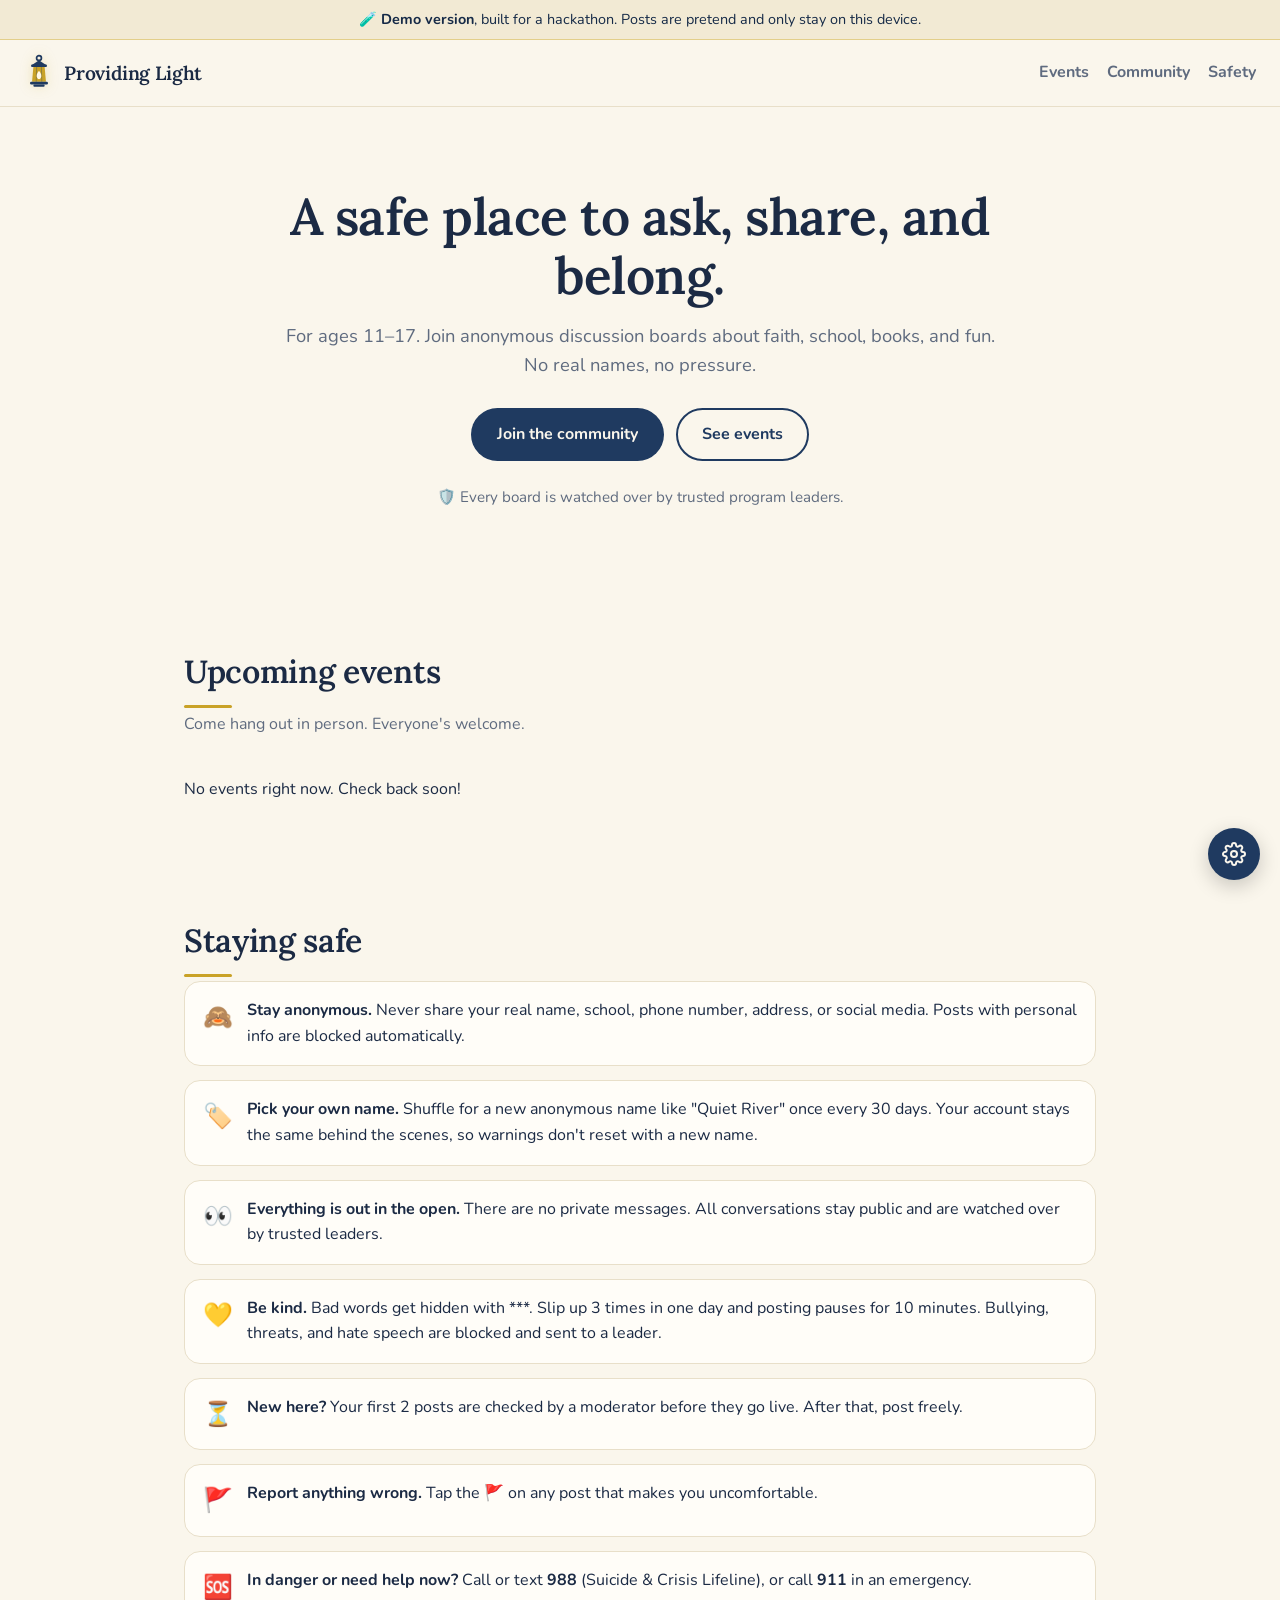
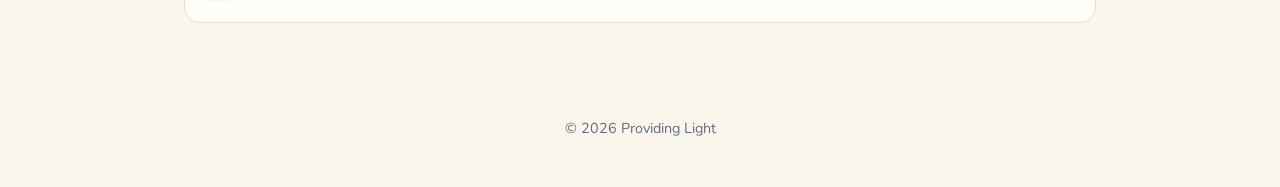
==== index.html @ 3dc5a335 "Add settings gear with color themes and illustrated profile icons Themes: Classic, Rose, Night, Mulb" ====
<!DOCTYPE html>
<html lang="en">
<head>
  <meta charset="UTF-8">
  <meta name="viewport" content="width=device-width, initial-scale=1.0">
  <title>Providing Light</title>
  <meta name="description" content="A safe, anonymous community for youth ages 11–17 to ask questions, share, and find upcoming events.">
  <link rel="icon" href="logo.svg" type="image/svg+xml">
  <link rel="preconnect" href="https://fonts.googleapis.com">
  <link href="https://fonts.googleapis.com/css2?family=Lora:wght@500;600&family=Nunito:wght@400;600;700;800&display=swap" rel="stylesheet">
  <link rel="stylesheet" href="style.css">
  <script>try { document.documentElement.dataset.theme = localStorage.getItem("pl-theme") || "classic"; } catch (e) {}</script>
</head>
<body>
  <div class="demo-banner">🧪 <strong>Demo version</strong>, built for a hackathon. Posts are pretend and only stay on this device.</div>
  <header class="site-header">
    <a href="index.html" class="logo">
      <svg class="lantern" viewBox="0 0 32 40" aria-hidden="true">
        <circle class="frame-line" cx="16" cy="4" r="2.6"/>
        <path class="frame" d="M8.5 11.5 L16 6.5 L23.5 11.5 Z"/>
        <rect class="frame" x="7.5" y="11" width="17" height="2.6" rx="1.2"/>
        <path class="glass" d="M10 13.6 H22 L23.4 29.4 H8.6 Z"/>
        <path class="pane" d="M13.5 13.6 L13 29.4 M18.5 13.6 L19 29.4"/>
        <path class="flame" d="M16 17.5 C18.6 20.5 18.8 23 18.2 24.6 C17.7 26 16.9 26.6 16 26.6 C15.1 26.6 14.3 26 13.8 24.6 C13.2 23 13.4 20.5 16 17.5 Z"/>
        <rect class="frame" x="6.5" y="29.2" width="19" height="3" rx="1.3"/>
        <rect class="frame" x="10" y="32.2" width="12" height="2.4" rx="1"/>
      </svg>
      Providing Light
    </a>
    <nav>
      <a href="#events">Events</a>
      <a href="community.html">Community</a>
      <a href="#rules">Safety</a>
    </nav>
  </header>

  <main id="top">
    <section class="hero">
      <h1>A safe place to ask, share, and belong.</h1>
      <p>For ages 11–17. Join anonymous discussion boards about faith, school, books, and fun. No real names, no pressure.</p>
      <div class="hero-buttons">
        <a href="community.html" class="btn btn-primary">Join the community</a>
        <a href="#events" class="btn btn-ghost">See events</a>
      </div>
      <p class="hero-note">🛡️ Every board is watched over by trusted program leaders.</p>
    </section>

    <section id="events" class="section">
      <h2>Upcoming events</h2>
      <p class="section-intro">Come hang out in person. Everyone's welcome.</p>
      <div id="event-list" class="event-grid"></div>
    </section>

    <section id="rules" class="section">
      <h2>Staying safe</h2>
      <ul class="rules">
        <li><span>🙈</span><div><strong>Stay anonymous.</strong> Never share your real name, school, phone number, address, or social media. Posts with personal info are blocked automatically.</div></li>
        <li><span>🏷️</span><div><strong>Pick your own name.</strong> Shuffle for a new anonymous name like "Quiet River" once every 30 days. Your account stays the same behind the scenes, so warnings don't reset with a new name.</div></li>
        <li><span>👀</span><div><strong>Everything is out in the open.</strong> There are no private messages. All conversations stay public and are watched over by trusted leaders.</div></li>
        <li><span>💛</span><div><strong>Be kind.</strong> Bad words get hidden with ***. Slip up 3 times in one day and posting pauses for 10 minutes. Bullying, threats, and hate speech are blocked and sent to a leader.</div></li>
        <li><span>⏳</span><div><strong>New here?</strong> Your first 2 posts are checked by a moderator before they go live. After that, post freely.</div></li>
        <li><span>🚩</span><div><strong>Report anything wrong.</strong> Tap the 🚩 on any post that makes you uncomfortable.</div></li>
        <li><span>🆘</span><div><strong>In danger or need help now?</strong> Call or text <strong>988</strong> (Suicide &amp; Crisis Lifeline), or call <strong>911</strong> in an emergency.</div></li>
      </ul>
    </section>
  </main>

  <footer class="site-footer">
    <p>© 2026 Providing Light</p>
  </footer>

  <script src="settings.js"></script>
  <script src="events.js"></script>
</body>
</html>
---- style.css ----
:root {
  /* Colors: navy, gold, and cream */
  --bg: #faf6ec;
  --card: #fffdf8;
  --text: #1b2a44;
  --muted: #5f6b7f;
  --sun: #c9a227;
  --sun-glow: rgba(201, 162, 39, 0.25);
  --primary: #1f3a60;
  --primary-dark: #152a47;
  --on-primary: #faf6ec;
  --soft: #f2ead4;
  --border: #e8dfc9;
  --danger: #b03a2e;
  --radius: 16px;
  --header-bg: rgba(250, 246, 236, 0.92);
  --subtle: #f6f0e1;
  --bubble: #efe8d8;
  --leader-bg: #f7ecc8;
  --leader-border: #e3cf8a;
  --banner-border: #e3cf8a;
  --logo-frame: #1f3a60;
  --logo-flame: #fff8e6;
  --verified: #2f7a4f;
  --weekly-label: #e0bd52;
  color-scheme: light dark;
}

/* Dark mode: switches automatically when the device is set to dark */
@media (prefers-color-scheme: dark) {
  :root {
    --bg: #0f1a2c;
    --card: #16243b;
    --text: #f4eedf;
    --muted: #a7b0c0;
    --sun: #e0bd52;
    --sun-glow: rgba(224, 189, 82, 0.2);
    --primary: #d9b44a;
    --primary-dark: #e6c463;
    --on-primary: #0f1a2c;
    --soft: #23314a;
    --border: #26364f;
    --danger: #ff8a7a;
    --header-bg: rgba(15, 26, 44, 0.92);
    --subtle: #132036;
    --bubble: #223250;
    --leader-bg: #33301f;
    --leader-border: #5c5128;
    --banner-border: #3a4a66;
    --logo-frame: #f4eedf;
    --logo-flame: #fffdf5;
    --verified: #7fd1a0;
    --weekly-label: rgba(15, 26, 44, 0.7);
  }
}

/* Themes, picked with the gear button. Classic (above) follows the device's light/dark setting. */
:root[data-theme="rose"] {
  color-scheme: light;
  --bg: #fdf3f4;
  --card: #fffafa;
  --text: #4a2430;
  --muted: #8b6670;
  --sun: #e7a07e;
  --sun-glow: rgba(231, 160, 126, 0.3);
  --primary: #b4466a;
  --primary-dark: #963655;
  --on-primary: #fff8f9;
  --soft: #f8e1e7;
  --border: #f0d6dc;
  --danger: #b03a2e;
  --header-bg: rgba(253, 243, 244, 0.92);
  --subtle: #fbeaee;
  --bubble: #f6e3e8;
  --leader-bg: #fbe6d9;
  --leader-border: #eec2a8;
  --banner-border: #eec2cf;
  --logo-frame: #8c3553;
  --logo-flame: #fff8f2;
  --verified: #2f7a4f;
  --weekly-label: #ffd9c7;
}
:root[data-theme="night"] {
  color-scheme: dark;
  --bg: #0a1230;
  --card: #111c44;
  --text: #e6ecfb;
  --muted: #9ba8c9;
  --sun: #f0c75e;
  --sun-glow: rgba(240, 199, 94, 0.22);
  --primary: #7ea6ff;
  --primary-dark: #9bbaff;
  --on-primary: #0a1230;
  --soft: #1b2a5c;
  --border: #22326a;
  --danger: #ff8a7a;
  --header-bg: rgba(10, 18, 48, 0.92);
  --subtle: #0e1839;
  --bubble: #1a285a;
  --leader-bg: #2c2a3c;
  --leader-border: #574e2c;
  --banner-border: #2b3c78;
  --logo-frame: #dfe7ff;
  --logo-flame: #fffdf5;
  --verified: #7fd1a0;
  --weekly-label: rgba(10, 18, 48, 0.7);
}
:root[data-theme="mulberry"] {
  color-scheme: light;
  --bg: #f8f2fa;
  --card: #fffbff;
  --text: #3a1d48;
  --muted: #77607f;
  --sun: #d9a441;
  --sun-glow: rgba(217, 164, 65, 0.28);
  --primary: #7a3e98;
  --primary-dark: #622f7d;
  --on-primary: #fdf8ff;
  --soft: #eee0f5;
  --border: #e5d4ed;
  --danger: #b03a2e;
  --header-bg: rgba(248, 242, 250, 0.92);
  --subtle: #f3e9f7;
  --bubble: #efe3f4;
  --leader-bg: #f6ecd2;
  --leader-border: #e2cb8f;
  --banner-border: #dcc6ea;
  --logo-frame: #5a2c73;
  --logo-flame: #fff8e6;
  --verified: #2f7a4f;
  --weekly-label: #f2d38a;
}
:root[data-theme="nature"] {
  color-scheme: light;
  --bg: #f2f6ee;
  --card: #fbfdf8;
  --text: #1e3727;
  --muted: #5d7364;
  --sun: #d4a843;
  --sun-glow: rgba(212, 168, 67, 0.28);
  --primary: #3d7a4e;
  --primary-dark: #2e6340;
  --on-primary: #f7fbf4;
  --soft: #e0ecda;
  --border: #d4e2cd;
  --danger: #b03a2e;
  --header-bg: rgba(242, 246, 238, 0.92);
  --subtle: #e9f1e4;
  --bubble: #e4eedf;
  --leader-bg: #f4ecd0;
  --leader-border: #dfcb8c;
  --banner-border: #c9dcc0;
  --logo-frame: #2e5a3a;
  --logo-flame: #fff8e6;
  --verified: #2f7a4f;
  --weekly-label: #f0d991;
}

* { box-sizing: border-box; }

html { scroll-behavior: smooth; }

body {
  margin: 0;
  font-family: "Nunito", system-ui, sans-serif;
  background: var(--bg);
  color: var(--text);
  line-height: 1.6;
}

h1, h2, h3, .logo {
  font-family: "Lora", Georgia, serif;
  font-weight: 600;
  letter-spacing: -0.01em;
}

/* Demo banner */
.demo-banner {
  background: var(--soft);
  color: var(--primary-dark);
  text-align: center;
  font-size: 0.9rem;
  padding: 8px 16px;
  border-bottom: 1px solid var(--banner-border);
}

/* Header */
.site-header {
  position: sticky;
  top: 0;
  z-index: 10;
  display: flex;
  justify-content: space-between;
  align-items: center;
  gap: 16px;
  padding: 14px 24px;
  background: var(--header-bg);
  backdrop-filter: blur(8px);
  border-bottom: 1px solid var(--border);
}
.logo {
  display: flex;
  align-items: center;
  gap: 10px;
  font-weight: 600;
  font-size: 1.2rem;
  color: var(--text);
  text-decoration: none;
}
.lantern {
  width: 30px;
  height: 38px;
  filter: drop-shadow(0 0 6px var(--sun-glow));
}
.lantern .frame { fill: var(--logo-frame); }
.lantern .frame-line { fill: none; stroke: var(--logo-frame); stroke-width: 1.8; }
.lantern .glass { fill: var(--sun); }
.lantern .pane { stroke: var(--logo-frame); stroke-width: 1; opacity: 0.35; }
.lantern .flame { fill: var(--logo-flame); animation: flicker 3s ease-in-out infinite; transform-origin: 16px 26px; }
@keyframes flicker {
  0%, 100% { transform: scale(1); }
  50% { transform: scale(0.92, 1.05); }
}
@media (prefers-reduced-motion: reduce) {
  .lantern .flame { animation: none; }
}
nav { display: flex; gap: 18px; }
nav a {
  color: var(--muted);
  text-decoration: none;
  font-weight: 700;
}
nav a:hover, nav a[aria-current] { color: var(--primary); }

/* Hero */
.hero {
  max-width: 760px;
  margin: 0 auto;
  padding: 80px 24px 60px;
  text-align: center;
}
.hero h1 {
  font-size: clamp(2rem, 6vw, 3.2rem);
  line-height: 1.15;
  margin: 0 0 16px;
}
.hero p { font-size: 1.15rem; color: var(--muted); margin: 0 0 28px; }
.hero-buttons { display: flex; gap: 12px; justify-content: center; flex-wrap: wrap; }
.hero-note { font-size: 0.95rem !important; margin-top: 24px !important; }

/* Buttons */
.btn {
  display: inline-block;
  padding: 12px 24px;
  border-radius: 999px;
  border: 2px solid transparent;
  font: inherit;
  font-weight: 700;
  text-decoration: none;
  cursor: pointer;
  transition: background 0.15s, transform 0.1s;
}
.btn:active { transform: scale(0.97); }
.btn-primary { background: var(--primary); color: var(--on-primary); }
.btn-primary:hover { background: var(--primary-dark); }
.btn-ghost { border-color: var(--primary); color: var(--primary); }
.btn-ghost:hover { background: var(--soft); }
.link-btn {
  background: none;
  border: none;
  color: var(--primary);
  font: inherit;
  cursor: pointer;
  text-decoration: underline;
}

/* Sections */
.section {
  max-width: 960px;
  margin: 0 auto;
  padding: 48px 24px;
}
.section h2 { font-size: 2rem; margin: 0 0 4px; }
.section h2::after {
  content: "";
  display: block;
  width: 48px;
  height: 3px;
  margin-top: 8px;
  border-radius: 2px;
  background: var(--sun);
}
.section-intro { color: var(--muted); margin: 0 0 24px; }

/* Events */
.event-grid {
  display: grid;
  grid-template-columns: repeat(auto-fill, minmax(260px, 1fr));
  gap: 18px;
}
.event-card {
  display: flex;
  gap: 16px;
  background: var(--card);
  border: 1px solid var(--border);
  border-radius: var(--radius);
  padding: 18px;
}
.event-date {
  flex-shrink: 0;
  width: 62px;
  height: 66px;
  border-radius: 12px;
  background: var(--soft);
  color: var(--primary);
  display: flex;
  flex-direction: column;
  align-items: center;
  justify-content: center;
  line-height: 1.1;
}
.event-date .month { font-size: 0.8rem; font-weight: 800; text-transform: uppercase; }
.event-date .day { font-size: 1.6rem; font-weight: 800; }
.event-card h3 { margin: 0 0 4px; font-size: 1.1rem; }
.event-card p { margin: 0; color: var(--muted); font-size: 0.95rem; }

.event-link {
  display: inline-block;
  margin-top: 8px;
  font-weight: 700;
  font-size: 0.95rem;
  color: var(--primary);
  text-decoration: none;
}
.event-link:hover { text-decoration: underline; }

/* Forum */
.forum { max-width: 860px; }
.forum-toolbar {
  display: flex;
  flex-wrap: wrap;
  justify-content: space-between;
  align-items: center;
  gap: 12px;
  margin-bottom: 28px;
  padding: 12px 16px;
  background: var(--card);
  border: 1px solid var(--border);
  border-radius: var(--radius);
  font-size: 0.95rem;
}
.toolbar-right { display: flex; flex-wrap: wrap; align-items: center; gap: 14px; }
.view-toggle { display: flex; align-items: center; gap: 4px; }
.view-label { color: var(--muted); font-size: 0.85rem; margin-right: 4px; }
.view-toggle button, .sort-tabs button {
  padding: 6px 14px;
  border: 1px solid var(--border);
  border-radius: 999px;
  background: none;
  color: var(--muted);
  font: inherit;
  font-weight: 700;
  font-size: 0.9rem;
  cursor: pointer;
}
.view-toggle button.on, .sort-tabs button.on { background: var(--primary); border-color: var(--primary); color: var(--on-primary); }
.mod-link { font-weight: 700; color: var(--primary); text-decoration: none; }
.count {
  display: inline-block;
  min-width: 20px;
  padding: 0 6px;
  border-radius: 999px;
  background: var(--sun);
  color: #1b2a44;
  font-size: 0.8rem;
  text-align: center;
}
.timeout-banner:not(:empty) {
  margin: -12px 0 20px;
  padding: 10px 16px;
  border-radius: 12px;
  background: var(--leader-bg);
  border: 1px solid var(--leader-border);
  font-weight: 700;
}

.page-title { font-size: 2rem; margin: 0 0 4px; }
.back { display: inline-block; margin-bottom: 12px; color: var(--muted); font-weight: 700; text-decoration: none; }
.back:hover { color: var(--primary); }
.card {
  background: var(--card);
  border: 1px solid var(--border);
  border-radius: var(--radius);
  padding: 18px 20px;
}
.empty { color: var(--muted); list-style: none; }

.weekly-card {
  display: flex;
  flex-direction: column;
  gap: 4px;
  margin-bottom: 24px;
  padding: 20px 22px;
  border-radius: var(--radius);
  background: linear-gradient(135deg, var(--primary), var(--primary-dark));
  color: var(--on-primary);
  text-decoration: none;
}
.weekly-label { font-size: 0.85rem; font-weight: 800; color: var(--weekly-label); text-transform: uppercase; letter-spacing: 0.04em; }
.weekly-card strong { font-family: "Lora", Georgia, serif; font-size: 1.35rem; font-weight: 600; }
.weekly-cta { font-weight: 700; opacity: 0.85; }

.board-grid { display: grid; grid-template-columns: repeat(auto-fill, minmax(320px, 1fr)); gap: 14px; }
.board-card {
  display: flex;
  gap: 14px;
  padding: 18px;
  background: var(--card);
  border: 1px solid var(--border);
  border-radius: var(--radius);
  color: var(--text);
  text-decoration: none;
  transition: border-color 0.15s, transform 0.15s;
}
.board-card:hover { border-color: var(--sun); transform: translateY(-2px); }
.board-icon { font-size: 1.8rem; line-height: 1.2; }
.board-card h3 { margin: 0 0 2px; font-size: 1.15rem; }
.board-card p { margin: 0 0 6px; color: var(--muted); font-size: 0.93rem; }
.board-count { font-size: 0.85rem; font-weight: 700; color: var(--primary); }
.mod-only { font-family: "Nunito", sans-serif; font-size: 0.72rem; font-weight: 700; color: var(--muted); vertical-align: middle; }

.board-controls { display: flex; flex-wrap: wrap; justify-content: space-between; align-items: center; gap: 12px; margin-bottom: 16px; }
.sort-tabs { display: flex; flex-wrap: wrap; gap: 6px; }

.composer { display: grid; gap: 12px; margin-bottom: 20px; }
.composer label { display: grid; gap: 4px; font-weight: 700; font-size: 0.95rem; }
.composer input, .composer select, .composer textarea, .popup textarea {
  width: 100%;
  padding: 10px 14px;
  border: 2px solid var(--border);
  border-radius: 12px;
  background: var(--bg);
  color: var(--text);
  font: inherit;
  font-weight: 400;
  resize: vertical;
}
.composer input:focus, .composer select:focus, .composer textarea:focus, .popup textarea:focus { outline: none; border-color: var(--primary); }
.composer .btn { justify-self: start; }
.composer.inline { margin: 10px 0 0; }
.btn:disabled { opacity: 0.5; cursor: not-allowed; }

.thread-list { list-style: none; padding: 0; margin: 0; display: grid; gap: 10px; }
.thread-item a {
  display: block;
  padding: 14px 18px;
  background: var(--card);
  border: 1px solid var(--border);
  border-radius: var(--radius);
  color: var(--text);
  text-decoration: none;
}
.thread-item a:hover { border-color: var(--sun); }
.thread-item h3 { margin: 6px 0 2px; font-size: 1.1rem; }
.thread-item.pending a, .thread-item.is-hidden a, .reply.pending { border-style: dashed; opacity: 0.8; }
.thread-item.removed { padding: 12px 18px; color: var(--muted); font-size: 0.93rem; }
.meta { font-size: 0.85rem; color: var(--muted); }
.meta strong { color: var(--text); }

.chips { display: flex; flex-wrap: wrap; gap: 6px; align-items: center; }
.tag, .chip-note, .role-badge {
  display: inline-block;
  padding: 1px 10px;
  border-radius: 999px;
  font-size: 0.78rem;
  font-weight: 700;
}
.tag { background: var(--soft); color: var(--primary); }
.tag-announcement { background: var(--primary); color: var(--on-primary); }
.tag-fun { background: var(--leader-bg); color: var(--text); }
.chip-note { color: var(--muted); padding-left: 0; }
.verified-chip { color: var(--verified); }
.role-badge { background: var(--leader-bg); color: var(--text); border: 1px solid var(--leader-border); }

.event-box {
  display: flex;
  flex-wrap: wrap;
  justify-content: space-between;
  gap: 8px;
  margin-bottom: 14px;
  padding: 12px 16px;
  border-radius: 12px;
  background: var(--soft);
  font-size: 0.93rem;
}
.event-box a { color: var(--primary); font-weight: 700; }

.post-title { font-size: 1.6rem; margin: 8px 0 4px; line-height: 1.25; }
.post-body { white-space: pre-wrap; overflow-wrap: anywhere; margin: 10px 0; }
.status-note {
  margin: 0 0 10px;
  padding: 6px 12px;
  border-radius: 10px;
  background: var(--subtle);
  font-size: 0.88rem;
  font-weight: 700;
}
.actions { display: flex; flex-wrap: wrap; gap: 6px; align-items: center; }
.chip-btn {
  padding: 4px 12px;
  border: 1px solid var(--border);
  border-radius: 999px;
  background: none;
  color: var(--muted);
  font: inherit;
  font-size: 0.85rem;
  font-weight: 700;
  cursor: pointer;
}
.chip-btn:hover { border-color: var(--sun); color: var(--text); }
.chip-btn.on { background: var(--leader-bg); border-color: var(--leader-border); color: var(--text); }

.mod-tools {
  display: flex;
  flex-wrap: wrap;
  align-items: center;
  gap: 6px;
  margin-top: 12px;
  padding-top: 12px;
  border-top: 1px dashed var(--border);
}
.mod-tools.small { margin-top: 8px; padding-top: 8px; }
.mod-tools button {
  padding: 4px 12px;
  border: 1px solid var(--primary);
  border-radius: 8px;
  background: none;
  color: var(--primary);
  font: inherit;
  font-size: 0.85rem;
  font-weight: 700;
  cursor: pointer;
}
.mod-tools button:hover { background: var(--soft); }
.mod-tools a { color: var(--primary); font-weight: 700; font-size: 0.9rem; }

.forum .replies-title { font-size: 1.3rem; margin: 28px 0 12px; }
.forum h2::after { display: none; }
.replies { display: grid; gap: 10px; }
.reply {
  padding: 14px 16px;
  background: var(--card);
  border: 1px solid var(--border);
  border-radius: var(--radius);
}
.reply.verified { border: 2px solid #5fae7f; }
.verified-badge { display: inline-block; margin-bottom: 4px; font-size: 0.82rem; font-weight: 800; color: var(--verified); }
.children:not(:empty) {
  display: grid;
  gap: 10px;
  margin-top: 12px;
  padding-left: 14px;
  border-left: 3px solid var(--soft);
}
.children .reply { background: var(--subtle); }
.stub { color: var(--muted); font-style: italic; margin: 8px 0; }

.pending-list { list-style: none; padding: 0; margin: 0 0 8px; display: grid; gap: 10px; }

/* Safety reports (moderator panel) */
.leader-log { list-style: none; padding: 0; margin: 0 0 24px; display: grid; gap: 10px; }
.leader-log li:not(.empty) {
  background: var(--card);
  border: 1px solid var(--border);
  border-left: 4px solid var(--sun);
  border-radius: 10px;
  padding: 10px 14px;
}
.leader-log li.urgent { border-left-color: var(--danger); }
.leader-log strong { display: block; }
.leader-log span { font-size: 0.8rem; color: var(--muted); }
.leader-log p { margin: 4px 0 0; overflow-wrap: anywhere; }

/* Pop-up */
.popup {
  max-width: 400px;
  width: calc(100% - 32px);
  border: none;
  border-radius: var(--radius);
  padding: 28px 24px 22px;
  background: var(--card);
  color: var(--text);
  text-align: center;
  box-shadow: 0 20px 50px rgba(0, 0, 0, 0.25);
}
.popup::backdrop { background: rgba(15, 26, 44, 0.5); }
.popup-icon { font-size: 2.6rem; line-height: 1; }
.popup h3 { margin: 12px 0 6px; font-size: 1.3rem; }
.popup p { margin: 0 0 20px; color: var(--muted); }
.popup-buttons { display: flex; gap: 10px; justify-content: center; flex-wrap: wrap; }
.popup textarea { margin-bottom: 16px; }
.name-preview {
  margin: 14px 0 12px !important;
  font-family: "Lora", Georgia, serif;
  font-size: 1.6rem;
  font-weight: 600;
  color: var(--text) !important;
}
.popup .fine { margin: 14px 0 18px; font-size: 0.88rem; }
.mod-id {
  display: inline-block;
  padding: 0 8px;
  border-radius: 6px;
  background: var(--subtle);
  border: 1px dashed var(--border);
  font-family: ui-monospace, Menlo, monospace;
  font-size: 0.75rem;
  color: var(--muted);
}
.member .meta { margin-top: 4px; }

/* Rules */
.rules { list-style: none; padding: 0; margin: 0; display: grid; gap: 14px; }
.rules li {
  display: flex;
  gap: 14px;
  background: var(--card);
  border: 1px solid var(--border);
  border-radius: var(--radius);
  padding: 16px 18px;
}
.rules span { font-size: 1.5rem; }

.site-footer {
  text-align: center;
  padding: 32px;
  color: var(--muted);
  font-size: 0.9rem;
}

.visually-hidden {
  position: absolute;
  width: 1px;
  height: 1px;
  overflow: hidden;
  clip: rect(0 0 0 0);
}

/* Settings (gear button) */
.settings {
  position: fixed;
  right: 20px;
  bottom: 20px;
  z-index: 50;
  display: flex;
  flex-direction: column;
  align-items: flex-end;
  gap: 12px;
}
.settings-btn {
  width: 52px;
  height: 52px;
  display: grid;
  place-items: center;
  border: none;
  border-radius: 50%;
  background: var(--primary);
  color: var(--on-primary);
  box-shadow: 0 6px 20px rgba(0, 0, 0, 0.2);
  cursor: pointer;
  transition: transform 0.3s;
}
.settings-btn:hover { transform: rotate(45deg); }
.settings-btn svg { width: 24px; height: 24px; }
.settings-panel {
  width: min(320px, calc(100vw - 40px));
  max-height: calc(100vh - 120px);
  overflow-y: auto;
  padding: 16px 18px 18px;
  background: var(--card);
  color: var(--text);
  border: 1px solid var(--border);
  border-radius: var(--radius);
  box-shadow: 0 16px 40px rgba(0, 0, 0, 0.2);
}
.settings-head { display: flex; justify-content: space-between; align-items: center; }
.settings-head h3 { margin: 0; font-size: 1.2rem; }
.settings-close {
  border: none;
  background: none;
  color: var(--muted);
  font-size: 1.1rem;
  cursor: pointer;
}
.settings-label {
  margin: 16px 0 8px;
  font-size: 0.8rem;
  font-weight: 800;
  text-transform: uppercase;
  letter-spacing: 0.05em;
  color: var(--muted);
}
.theme-grid { display: grid; grid-template-columns: repeat(auto-fill, minmax(90px, 1fr)); gap: 8px; }
.theme-choice {
  display: flex;
  align-items: center;
  gap: 8px;
  padding: 6px 10px 6px 6px;
  border: 2px solid var(--border);
  border-radius: 999px;
  background: none;
  color: var(--text);
  font: inherit;
  font-size: 0.9rem;
  font-weight: 700;
  cursor: pointer;
}
.theme-choice.on { border-color: var(--primary); }
.swatch {
  width: 22px;
  height: 22px;
  flex-shrink: 0;
  border-radius: 50%;
  border: 1px solid rgba(0, 0, 0, 0.12);
}

/* Profile icons */
.avatar {
  display: inline-block;
  width: 26px;
  height: 26px;
  margin-right: 6px;
  vertical-align: middle;
  border-radius: 50%;
}
.avatar svg { display: block; width: 100%; height: 100%; }
.avatar-grid { display: grid; grid-template-columns: repeat(4, 1fr); gap: 8px; }
.avatar-choice {
  padding: 3px;
  border: 2px solid transparent;
  border-radius: 50%;
  background: none;
  cursor: pointer;
  transition: transform 0.15s;
}
.avatar-choice:hover { transform: scale(1.08); }
.avatar-choice.on { border-color: var(--primary); }
.avatar-choice svg { display: block; width: 100%; height: auto; }

/* Phones */
@media (max-width: 600px) {
  .site-header { padding: 10px 16px; flex-wrap: wrap; justify-content: center; gap: 4px 16px; }
  nav { gap: 12px; font-size: 0.95rem; }
  .logo { font-size: 1rem; }
  .hero { padding: 48px 16px 32px; }
  .section { padding: 36px 16px; }
  .board-grid { grid-template-columns: 1fr; }
  .page-title { font-size: 1.6rem; }
  .post-title { font-size: 1.35rem; }
  .children:not(:empty) { padding-left: 10px; }
}
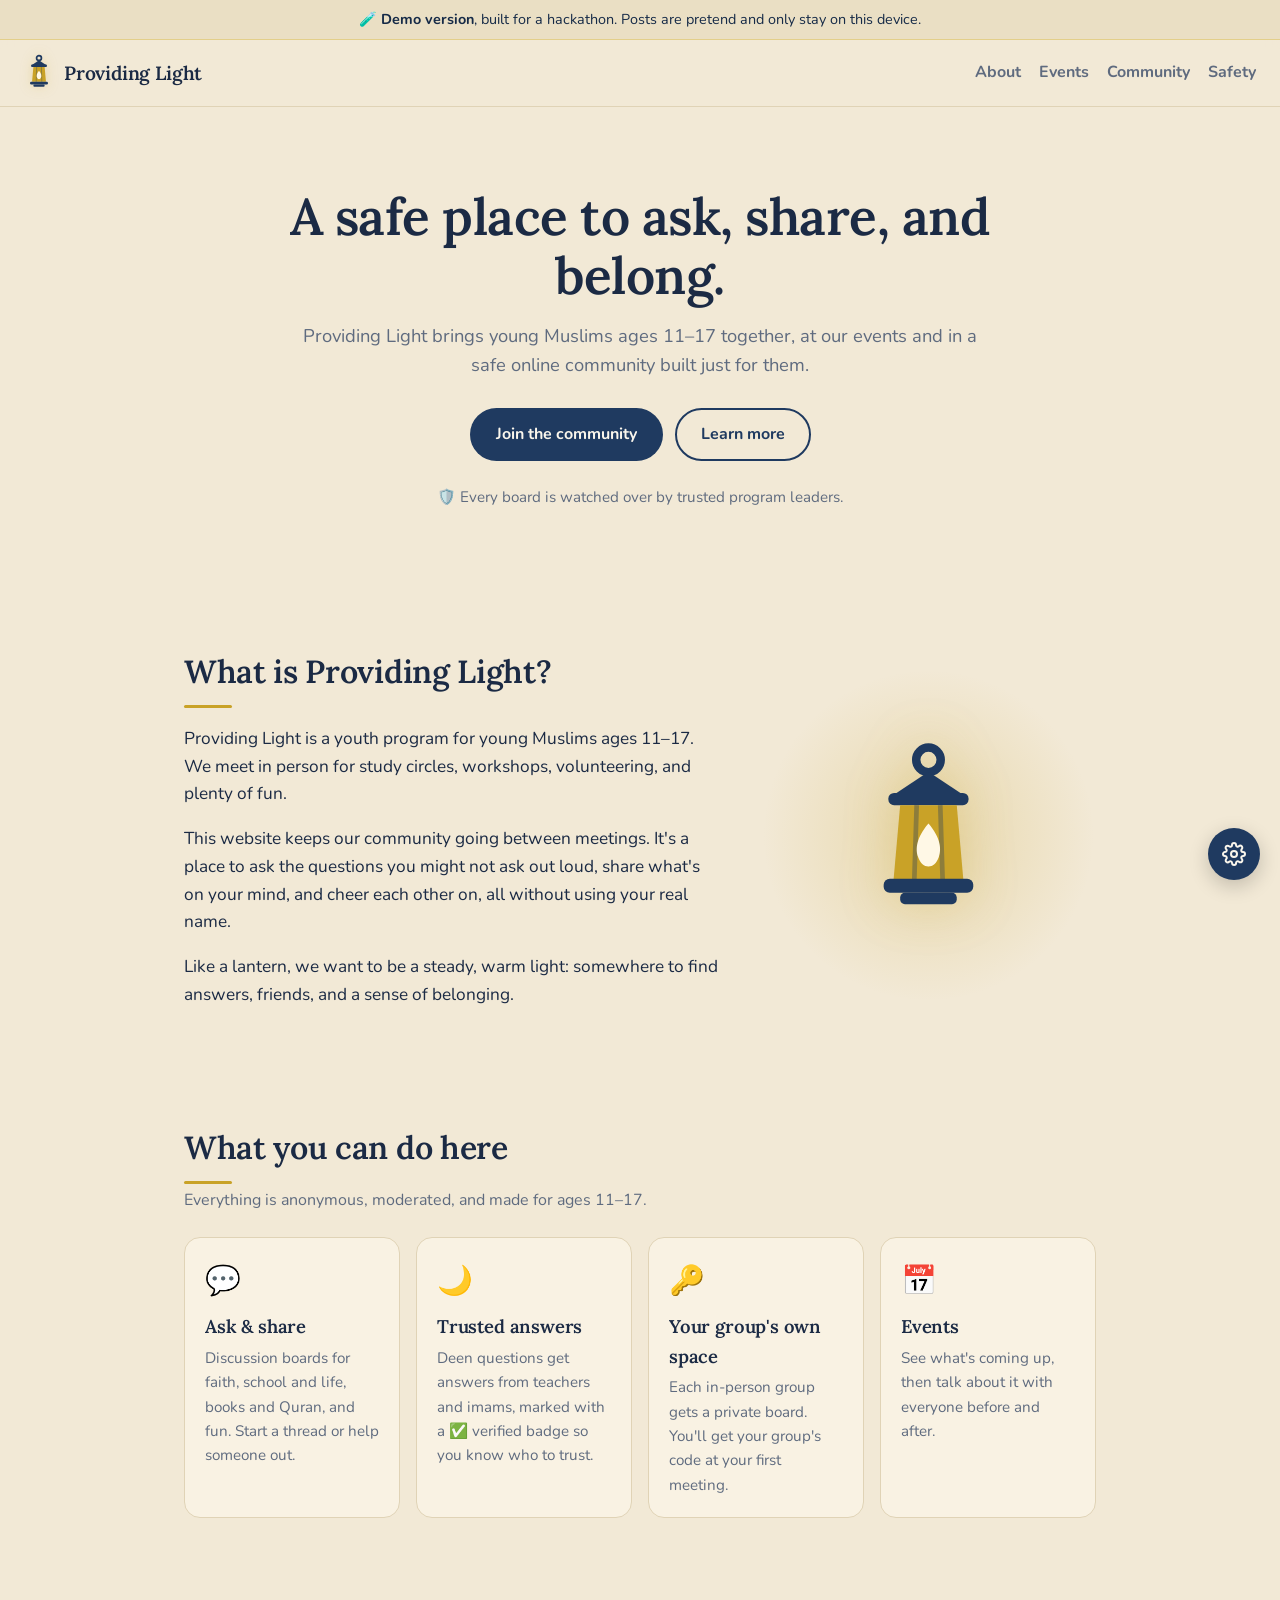
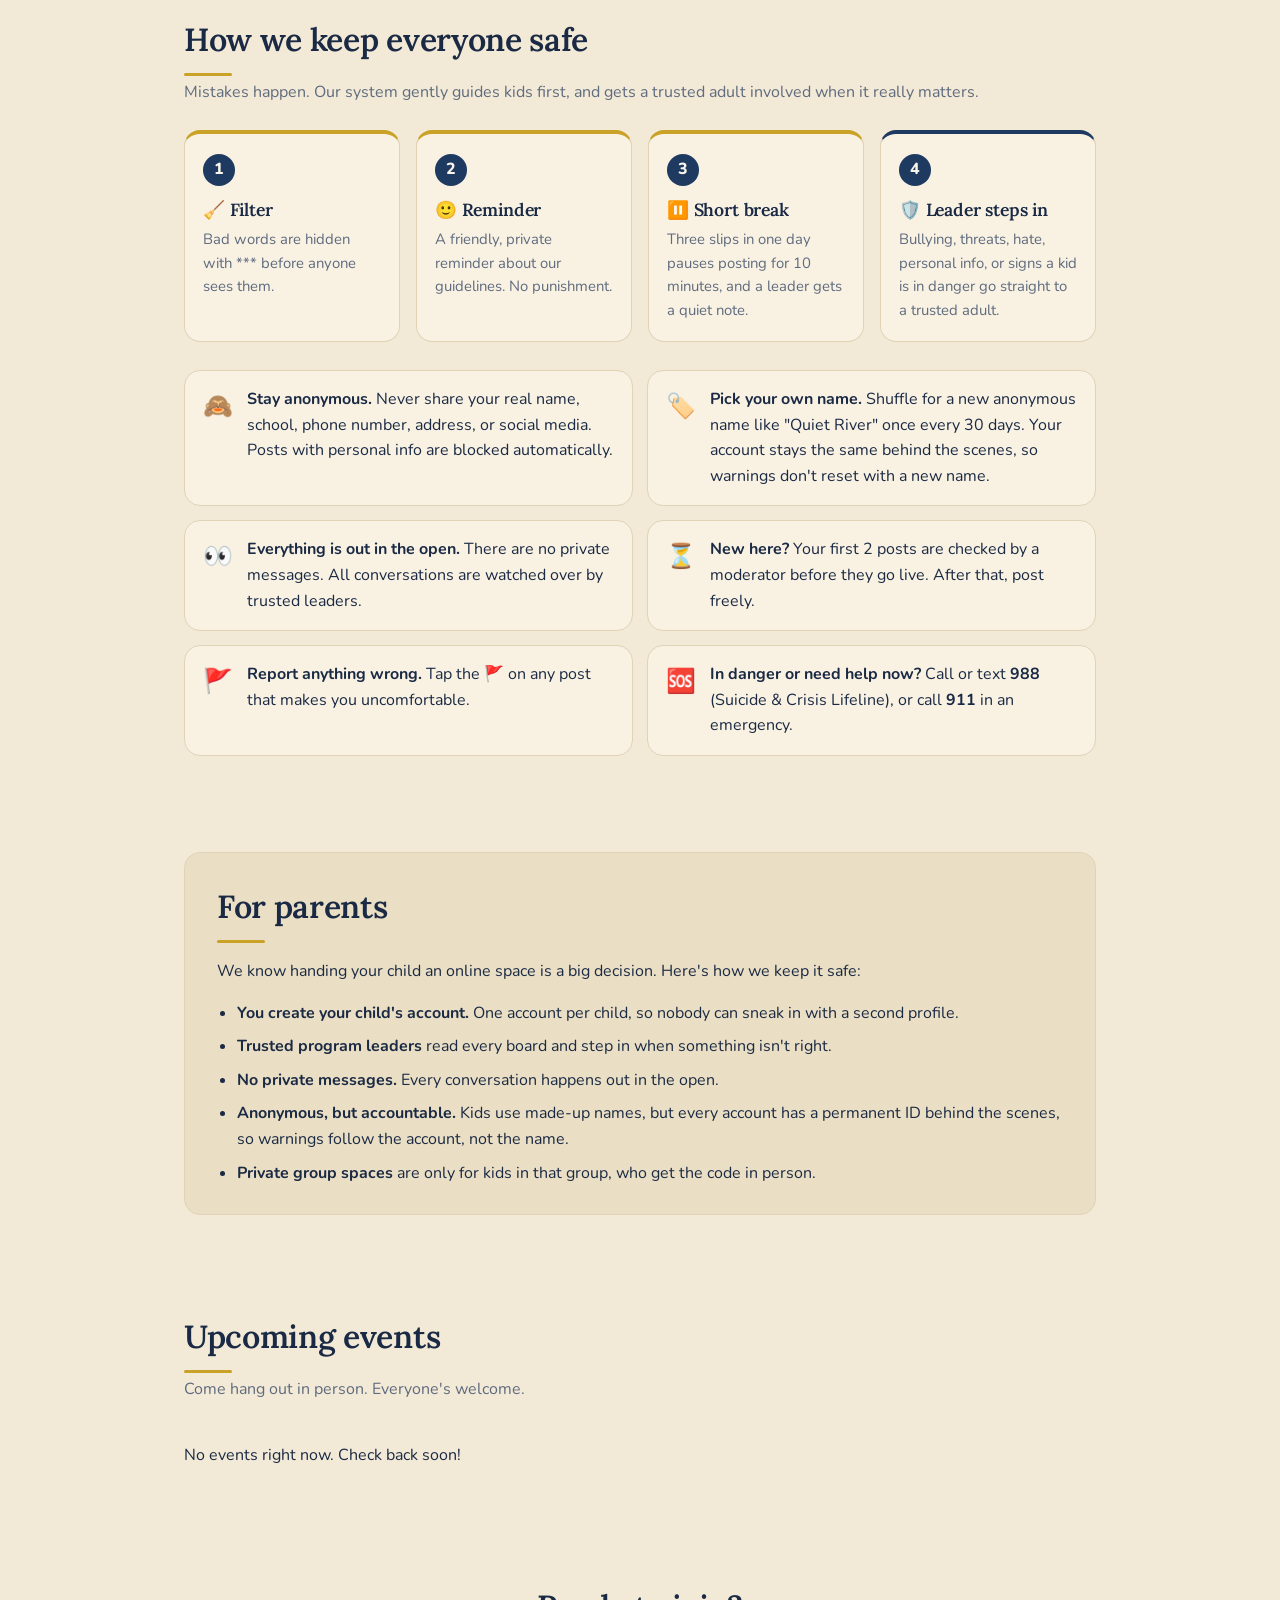
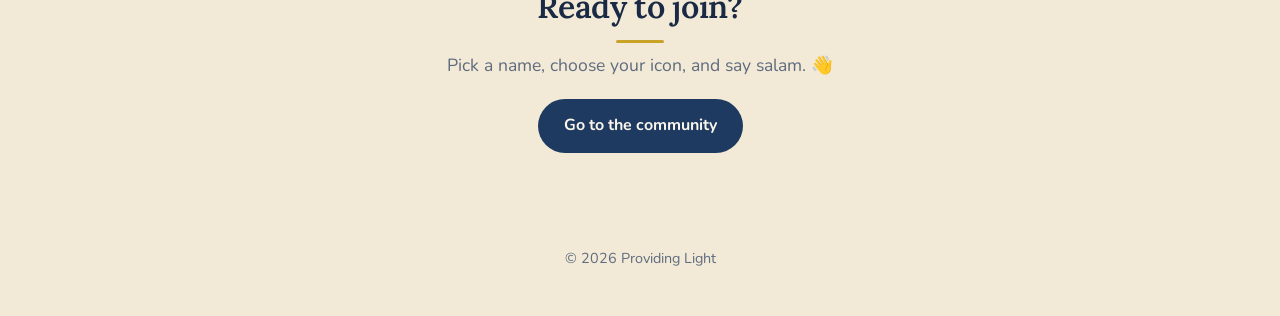
==== commit 7c7eba9b: "Add private groups with join codes, softer theme colors, and a full home page Groups: private boards" ====
--- a/index.html
+++ b/index.html
@@ -4,7 +4,7 @@
   <meta charset="UTF-8">
   <meta name="viewport" content="width=device-width, initial-scale=1.0">
   <title>Providing Light</title>
-  <meta name="description" content="A safe, anonymous community for youth ages 11–17 to ask questions, share, and find upcoming events.">
+  <meta name="description" content="A youth program for young Muslims ages 11–17, with a safe, moderated online community, private group spaces, and upcoming events.">
   <link rel="icon" href="logo.svg" type="image/svg+xml">
   <link rel="preconnect" href="https://fonts.googleapis.com">
   <link href="https://fonts.googleapis.com/css2?family=Lora:wght@500;600&family=Nunito:wght@400;600;700;800&display=swap" rel="stylesheet">
@@ -28,21 +28,120 @@
       Providing Light
     </a>
     <nav>
+      <a href="#about">About</a>
       <a href="#events">Events</a>
       <a href="community.html">Community</a>
-      <a href="#rules">Safety</a>
+      <a href="#safety">Safety</a>
     </nav>
   </header>
 
   <main id="top">
     <section class="hero">
       <h1>A safe place to ask, share, and belong.</h1>
-      <p>For ages 11–17. Join anonymous discussion boards about faith, school, books, and fun. No real names, no pressure.</p>
+      <p>Providing Light brings young Muslims ages 11–17 together, at our events and in a safe online community built just for them.</p>
       <div class="hero-buttons">
         <a href="community.html" class="btn btn-primary">Join the community</a>
-        <a href="#events" class="btn btn-ghost">See events</a>
+        <a href="#about" class="btn btn-ghost">Learn more</a>
       </div>
       <p class="hero-note">🛡️ Every board is watched over by trusted program leaders.</p>
+    </section>
+
+    <section id="about" class="section about">
+      <div class="about-text">
+        <h2>What is Providing Light?</h2>
+        <p>Providing Light is a youth program for young Muslims ages 11–17. We meet in person for study circles, workshops, volunteering, and plenty of fun.</p>
+        <p>This website keeps our community going between meetings. It's a place to ask the questions you might not ask out loud, share what's on your mind, and cheer each other on, all without using your real name.</p>
+        <p>Like a lantern, we want to be a steady, warm light: somewhere to find answers, friends, and a sense of belonging.</p>
+      </div>
+      <div class="about-art" aria-hidden="true">
+        <svg class="lantern big" viewBox="0 0 32 40">
+          <circle class="frame-line" cx="16" cy="4" r="2.6"/>
+          <path class="frame" d="M8.5 11.5 L16 6.5 L23.5 11.5 Z"/>
+          <rect class="frame" x="7.5" y="11" width="17" height="2.6" rx="1.2"/>
+          <path class="glass" d="M10 13.6 H22 L23.4 29.4 H8.6 Z"/>
+          <path class="pane" d="M13.5 13.6 L13 29.4 M18.5 13.6 L19 29.4"/>
+          <path class="flame" d="M16 17.5 C18.6 20.5 18.8 23 18.2 24.6 C17.7 26 16.9 26.6 16 26.6 C15.1 26.6 14.3 26 13.8 24.6 C13.2 23 13.4 20.5 16 17.5 Z"/>
+          <rect class="frame" x="6.5" y="29.2" width="19" height="3" rx="1.3"/>
+          <rect class="frame" x="10" y="32.2" width="12" height="2.4" rx="1"/>
+        </svg>
+      </div>
+    </section>
+
+    <section class="section">
+      <h2>What you can do here</h2>
+      <p class="section-intro">Everything is anonymous, moderated, and made for ages 11–17.</p>
+      <div class="feature-grid">
+        <div class="feature-card">
+          <span class="feature-icon">💬</span>
+          <h3>Ask &amp; share</h3>
+          <p>Discussion boards for faith, school and life, books and Quran, and fun. Start a thread or help someone out.</p>
+        </div>
+        <div class="feature-card">
+          <span class="feature-icon">🌙</span>
+          <h3>Trusted answers</h3>
+          <p>Deen questions get answers from teachers and imams, marked with a ✅ verified badge so you know who to trust.</p>
+        </div>
+        <div class="feature-card">
+          <span class="feature-icon">🔑</span>
+          <h3>Your group's own space</h3>
+          <p>Each in-person group gets a private board. You'll get your group's code at your first meeting.</p>
+        </div>
+        <div class="feature-card">
+          <span class="feature-icon">📅</span>
+          <h3>Events</h3>
+          <p>See what's coming up, then talk about it with everyone before and after.</p>
+        </div>
+      </div>
+    </section>
+
+    <section id="safety" class="section">
+      <h2>How we keep everyone safe</h2>
+      <p class="section-intro">Mistakes happen. Our system gently guides kids first, and gets a trusted adult involved when it really matters.</p>
+      <ol class="steps">
+        <li>
+          <span class="step-num">1</span>
+          <h3>🧹 Filter</h3>
+          <p>Bad words are hidden with *** before anyone sees them.</p>
+        </li>
+        <li>
+          <span class="step-num">2</span>
+          <h3>🙂 Reminder</h3>
+          <p>A friendly, private reminder about our guidelines. No punishment.</p>
+        </li>
+        <li>
+          <span class="step-num">3</span>
+          <h3>⏸️ Short break</h3>
+          <p>Three slips in one day pauses posting for 10 minutes, and a leader gets a quiet note.</p>
+        </li>
+        <li>
+          <span class="step-num">4</span>
+          <h3>🛡️ Leader steps in</h3>
+          <p>Bullying, threats, hate, personal info, or signs a kid is in danger go straight to a trusted adult.</p>
+        </li>
+      </ol>
+
+      <ul class="rules">
+        <li><span>🙈</span><div><strong>Stay anonymous.</strong> Never share your real name, school, phone number, address, or social media. Posts with personal info are blocked automatically.</div></li>
+        <li><span>🏷️</span><div><strong>Pick your own name.</strong> Shuffle for a new anonymous name like "Quiet River" once every 30 days. Your account stays the same behind the scenes, so warnings don't reset with a new name.</div></li>
+        <li><span>👀</span><div><strong>Everything is out in the open.</strong> There are no private messages. All conversations are watched over by trusted leaders.</div></li>
+        <li><span>⏳</span><div><strong>New here?</strong> Your first 2 posts are checked by a moderator before they go live. After that, post freely.</div></li>
+        <li><span>🚩</span><div><strong>Report anything wrong.</strong> Tap the 🚩 on any post that makes you uncomfortable.</div></li>
+        <li><span>🆘</span><div><strong>In danger or need help now?</strong> Call or text <strong>988</strong> (Suicide &amp; Crisis Lifeline), or call <strong>911</strong> in an emergency.</div></li>
+      </ul>
+    </section>
+
+    <section id="parents" class="section">
+      <div class="parents-card">
+        <h2>For parents</h2>
+        <p>We know handing your child an online space is a big decision. Here's how we keep it safe:</p>
+        <ul>
+          <li><strong>You create your child's account.</strong> One account per child, so nobody can sneak in with a second profile.</li>
+          <li><strong>Trusted program leaders</strong> read every board and step in when something isn't right.</li>
+          <li><strong>No private messages.</strong> Every conversation happens out in the open.</li>
+          <li><strong>Anonymous, but accountable.</strong> Kids use made-up names, but every account has a permanent ID behind the scenes, so warnings follow the account, not the name.</li>
+          <li><strong>Private group spaces</strong> are only for kids in that group, who get the code in person.</li>
+        </ul>
+      </div>
     </section>
 
     <section id="events" class="section">
@@ -51,17 +150,10 @@
       <div id="event-list" class="event-grid"></div>
     </section>
 
-    <section id="rules" class="section">
-      <h2>Staying safe</h2>
-      <ul class="rules">
-        <li><span>🙈</span><div><strong>Stay anonymous.</strong> Never share your real name, school, phone number, address, or social media. Posts with personal info are blocked automatically.</div></li>
-        <li><span>🏷️</span><div><strong>Pick your own name.</strong> Shuffle for a new anonymous name like "Quiet River" once every 30 days. Your account stays the same behind the scenes, so warnings don't reset with a new name.</div></li>
-        <li><span>👀</span><div><strong>Everything is out in the open.</strong> There are no private messages. All conversations stay public and are watched over by trusted leaders.</div></li>
-        <li><span>💛</span><div><strong>Be kind.</strong> Bad words get hidden with ***. Slip up 3 times in one day and posting pauses for 10 minutes. Bullying, threats, and hate speech are blocked and sent to a leader.</div></li>
-        <li><span>⏳</span><div><strong>New here?</strong> Your first 2 posts are checked by a moderator before they go live. After that, post freely.</div></li>
-        <li><span>🚩</span><div><strong>Report anything wrong.</strong> Tap the 🚩 on any post that makes you uncomfortable.</div></li>
-        <li><span>🆘</span><div><strong>In danger or need help now?</strong> Call or text <strong>988</strong> (Suicide &amp; Crisis Lifeline), or call <strong>911</strong> in an emergency.</div></li>
-      </ul>
+    <section class="section cta">
+      <h2>Ready to join?</h2>
+      <p>Pick a name, choose your icon, and say salam. 👋</p>
+      <a href="community.html" class="btn btn-primary">Go to the community</a>
     </section>
   </main>
 
--- a/style.css
+++ b/style.css
@@ -1,7 +1,7 @@
 :root {
   /* Colors: navy, gold, and cream */
-  --bg: #faf6ec;
-  --card: #fffdf8;
+  --bg: #f2e9d6;
+  --card: #f9f2e3;
   --text: #1b2a44;
   --muted: #5f6b7f;
   --sun: #c9a227;
@@ -9,14 +9,14 @@
   --primary: #1f3a60;
   --primary-dark: #152a47;
   --on-primary: #faf6ec;
-  --soft: #f2ead4;
-  --border: #e8dfc9;
+  --soft: #eadfc4;
+  --border: #e0d3b6;
   --danger: #b03a2e;
   --radius: 16px;
-  --header-bg: rgba(250, 246, 236, 0.92);
-  --subtle: #f6f0e1;
-  --bubble: #efe8d8;
-  --leader-bg: #f7ecc8;
+  --header-bg: rgba(242, 233, 214, 0.92);
+  --subtle: #efe5cf;
+  --bubble: #ebe1ca;
+  --leader-bg: #f3e4b8;
   --leader-border: #e3cf8a;
   --banner-border: #e3cf8a;
   --logo-frame: #1f3a60;
@@ -57,8 +57,8 @@
 /* Themes, picked with the gear button. Classic (above) follows the device's light/dark setting. */
 :root[data-theme="rose"] {
   color-scheme: light;
-  --bg: #fdf3f4;
-  --card: #fffafa;
+  --bg: #f5dfe3;
+  --card: #fbedf0;
   --text: #4a2430;
   --muted: #8b6670;
   --sun: #e7a07e;
@@ -66,13 +66,13 @@
   --primary: #b4466a;
   --primary-dark: #963655;
   --on-primary: #fff8f9;
-  --soft: #f8e1e7;
-  --border: #f0d6dc;
+  --soft: #f0cfd7;
+  --border: #e9c6ce;
   --danger: #b03a2e;
-  --header-bg: rgba(253, 243, 244, 0.92);
-  --subtle: #fbeaee;
-  --bubble: #f6e3e8;
-  --leader-bg: #fbe6d9;
+  --header-bg: rgba(245, 223, 227, 0.92);
+  --subtle: #f2dbe0;
+  --bubble: #eed3d9;
+  --leader-bg: #f7dccb;
   --leader-border: #eec2a8;
   --banner-border: #eec2cf;
   --logo-frame: #8c3553;
@@ -107,8 +107,8 @@
 }
 :root[data-theme="mulberry"] {
   color-scheme: light;
-  --bg: #f8f2fa;
-  --card: #fffbff;
+  --bg: #ece0f2;
+  --card: #f5edf9;
   --text: #3a1d48;
   --muted: #77607f;
   --sun: #d9a441;
@@ -116,13 +116,13 @@
   --primary: #7a3e98;
   --primary-dark: #622f7d;
   --on-primary: #fdf8ff;
-  --soft: #eee0f5;
-  --border: #e5d4ed;
+  --soft: #e2cfec;
+  --border: #dac6e5;
   --danger: #b03a2e;
-  --header-bg: rgba(248, 242, 250, 0.92);
-  --subtle: #f3e9f7;
-  --bubble: #efe3f4;
-  --leader-bg: #f6ecd2;
+  --header-bg: rgba(236, 224, 242, 0.92);
+  --subtle: #e8dbef;
+  --bubble: #e3d4ea;
+  --leader-bg: #f1e4c4;
   --leader-border: #e2cb8f;
   --banner-border: #dcc6ea;
   --logo-frame: #5a2c73;
@@ -132,8 +132,8 @@
 }
 :root[data-theme="nature"] {
   color-scheme: light;
-  --bg: #f2f6ee;
-  --card: #fbfdf8;
+  --bg: #e3ecdc;
+  --card: #eef4e9;
   --text: #1e3727;
   --muted: #5d7364;
   --sun: #d4a843;
@@ -141,13 +141,13 @@
   --primary: #3d7a4e;
   --primary-dark: #2e6340;
   --on-primary: #f7fbf4;
-  --soft: #e0ecda;
-  --border: #d4e2cd;
+  --soft: #d3e3cb;
+  --border: #c9dbc0;
   --danger: #b03a2e;
-  --header-bg: rgba(242, 246, 238, 0.92);
-  --subtle: #e9f1e4;
-  --bubble: #e4eedf;
-  --leader-bg: #f4ecd0;
+  --header-bg: rgba(227, 236, 220, 0.92);
+  --subtle: #dfe9d8;
+  --bubble: #d9e5d1;
+  --leader-bg: #efe5c4;
   --leader-border: #dfcb8c;
   --banner-border: #c9dcc0;
   --logo-frame: #2e5a3a;
@@ -619,8 +619,80 @@
 }
 .member .meta { margin-top: 4px; }
 
+/* Home page */
+.about {
+  display: grid;
+  grid-template-columns: 1.6fr 1fr;
+  align-items: center;
+  gap: 40px;
+}
+.about-text p { font-size: 1.08rem; }
+.about-art {
+  display: grid;
+  place-items: center;
+  aspect-ratio: 1;
+  border-radius: 50%;
+  background: radial-gradient(circle, var(--sun-glow) 0%, transparent 70%);
+}
+.lantern.big { width: 45%; height: auto; filter: drop-shadow(0 0 24px var(--sun-glow)); }
+
+.feature-grid { display: grid; grid-template-columns: repeat(auto-fill, minmax(200px, 1fr)); gap: 16px; }
+.feature-card {
+  padding: 20px;
+  background: var(--card);
+  border: 1px solid var(--border);
+  border-radius: var(--radius);
+}
+.feature-icon { font-size: 1.8rem; }
+.feature-card h3 { margin: 8px 0 4px; font-size: 1.15rem; }
+.feature-card p { margin: 0; color: var(--muted); font-size: 0.95rem; }
+
+.steps {
+  list-style: none;
+  padding: 0;
+  margin: 0 0 28px;
+  display: grid;
+  grid-template-columns: repeat(4, 1fr);
+  gap: 16px;
+  counter-reset: none;
+}
+.steps li {
+  position: relative;
+  padding: 20px 18px 18px;
+  background: var(--card);
+  border: 1px solid var(--border);
+  border-top: 4px solid var(--sun);
+  border-radius: var(--radius);
+}
+.steps li:last-child { border-top-color: var(--primary); }
+.step-num {
+  display: grid;
+  place-items: center;
+  width: 32px;
+  height: 32px;
+  border-radius: 50%;
+  background: var(--primary);
+  color: var(--on-primary);
+  font-weight: 800;
+}
+.steps h3 { margin: 10px 0 4px; font-size: 1.1rem; }
+.steps p { margin: 0; color: var(--muted); font-size: 0.93rem; }
+
+.parents-card {
+  padding: 28px 32px;
+  border-radius: var(--radius);
+  background: var(--soft);
+  border: 1px solid var(--border);
+}
+.parents-card h2 { margin-top: 0; }
+.parents-card ul { padding-left: 20px; margin: 0; display: grid; gap: 8px; }
+
+.cta { text-align: center; }
+.cta h2::after { margin-left: auto; margin-right: auto; }
+.cta p { color: var(--muted); font-size: 1.1rem; margin: 8px 0 20px; }
+
 /* Rules */
-.rules { list-style: none; padding: 0; margin: 0; display: grid; gap: 14px; }
+.rules { list-style: none; padding: 0; margin: 0; display: grid; grid-template-columns: repeat(auto-fill, minmax(380px, 1fr)); gap: 14px; }
 .rules li {
   display: flex;
   gap: 14px;
@@ -645,6 +717,64 @@
   overflow: hidden;
   clip: rect(0 0 0 0);
 }
+
+/* Groups */
+.join-card {
+  width: 100%;
+  font: inherit;
+  text-align: left;
+  cursor: pointer;
+  border-style: dashed;
+}
+.group-note { margin: -16px 0 20px; font-size: 0.9rem; font-weight: 700; color: var(--muted); }
+.code-chip {
+  display: inline-block;
+  padding: 1px 10px;
+  border-radius: 8px;
+  background: var(--soft);
+  color: var(--text);
+  font-family: ui-monospace, Menlo, monospace;
+  font-weight: 700;
+  letter-spacing: 0.08em;
+}
+.code-input {
+  width: 100%;
+  padding: 12px 14px;
+  border: 2px solid var(--border);
+  border-radius: 12px;
+  background: var(--bg);
+  color: var(--text);
+  font-family: ui-monospace, Menlo, monospace;
+  font-size: 1.3rem;
+  text-align: center;
+  text-transform: uppercase;
+  letter-spacing: 0.15em;
+}
+.code-input:focus { outline: none; border-color: var(--primary); }
+.popup .join-error { margin: 8px 0 16px; min-height: 1.2em; color: var(--danger); font-weight: 700; font-size: 0.9rem; }
+.group-head { display: flex; flex-wrap: wrap; align-items: center; gap: 10px 16px; }
+.member-chips { display: flex; flex-wrap: wrap; gap: 6px; margin-top: 12px; }
+.member-chip {
+  display: inline-flex;
+  align-items: center;
+  padding: 3px 4px 3px 4px;
+  border: 1px solid var(--border);
+  border-radius: 999px;
+  font-size: 0.88rem;
+  font-weight: 700;
+}
+.member-chip .avatar { width: 22px; height: 22px; }
+.member-chip button {
+  margin-left: 4px;
+  border: none;
+  background: none;
+  color: var(--muted);
+  cursor: pointer;
+  border-radius: 50%;
+  width: 22px;
+  height: 22px;
+}
+.member-chip button:hover { background: var(--soft); color: var(--danger); }
 
 /* Settings (gear button) */
 .settings {
@@ -747,6 +877,11 @@
 .avatar-choice.on { border-color: var(--primary); }
 .avatar-choice svg { display: block; width: 100%; height: auto; }
 
+/* Tablets */
+@media (max-width: 860px) {
+  .steps { grid-template-columns: repeat(2, 1fr); }
+}
+
 /* Phones */
 @media (max-width: 600px) {
   .site-header { padding: 10px 16px; flex-wrap: wrap; justify-content: center; gap: 4px 16px; }
@@ -755,6 +890,11 @@
   .hero { padding: 48px 16px 32px; }
   .section { padding: 36px 16px; }
   .board-grid { grid-template-columns: 1fr; }
+  .about { grid-template-columns: 1fr; gap: 0; }
+  .about-art { display: none; }
+  .steps { grid-template-columns: 1fr; }
+  .rules { grid-template-columns: 1fr; }
+  .parents-card { padding: 22px 20px; }
   .page-title { font-size: 1.6rem; }
   .post-title { font-size: 1.35rem; }
   .children:not(:empty) { padding-left: 10px; }
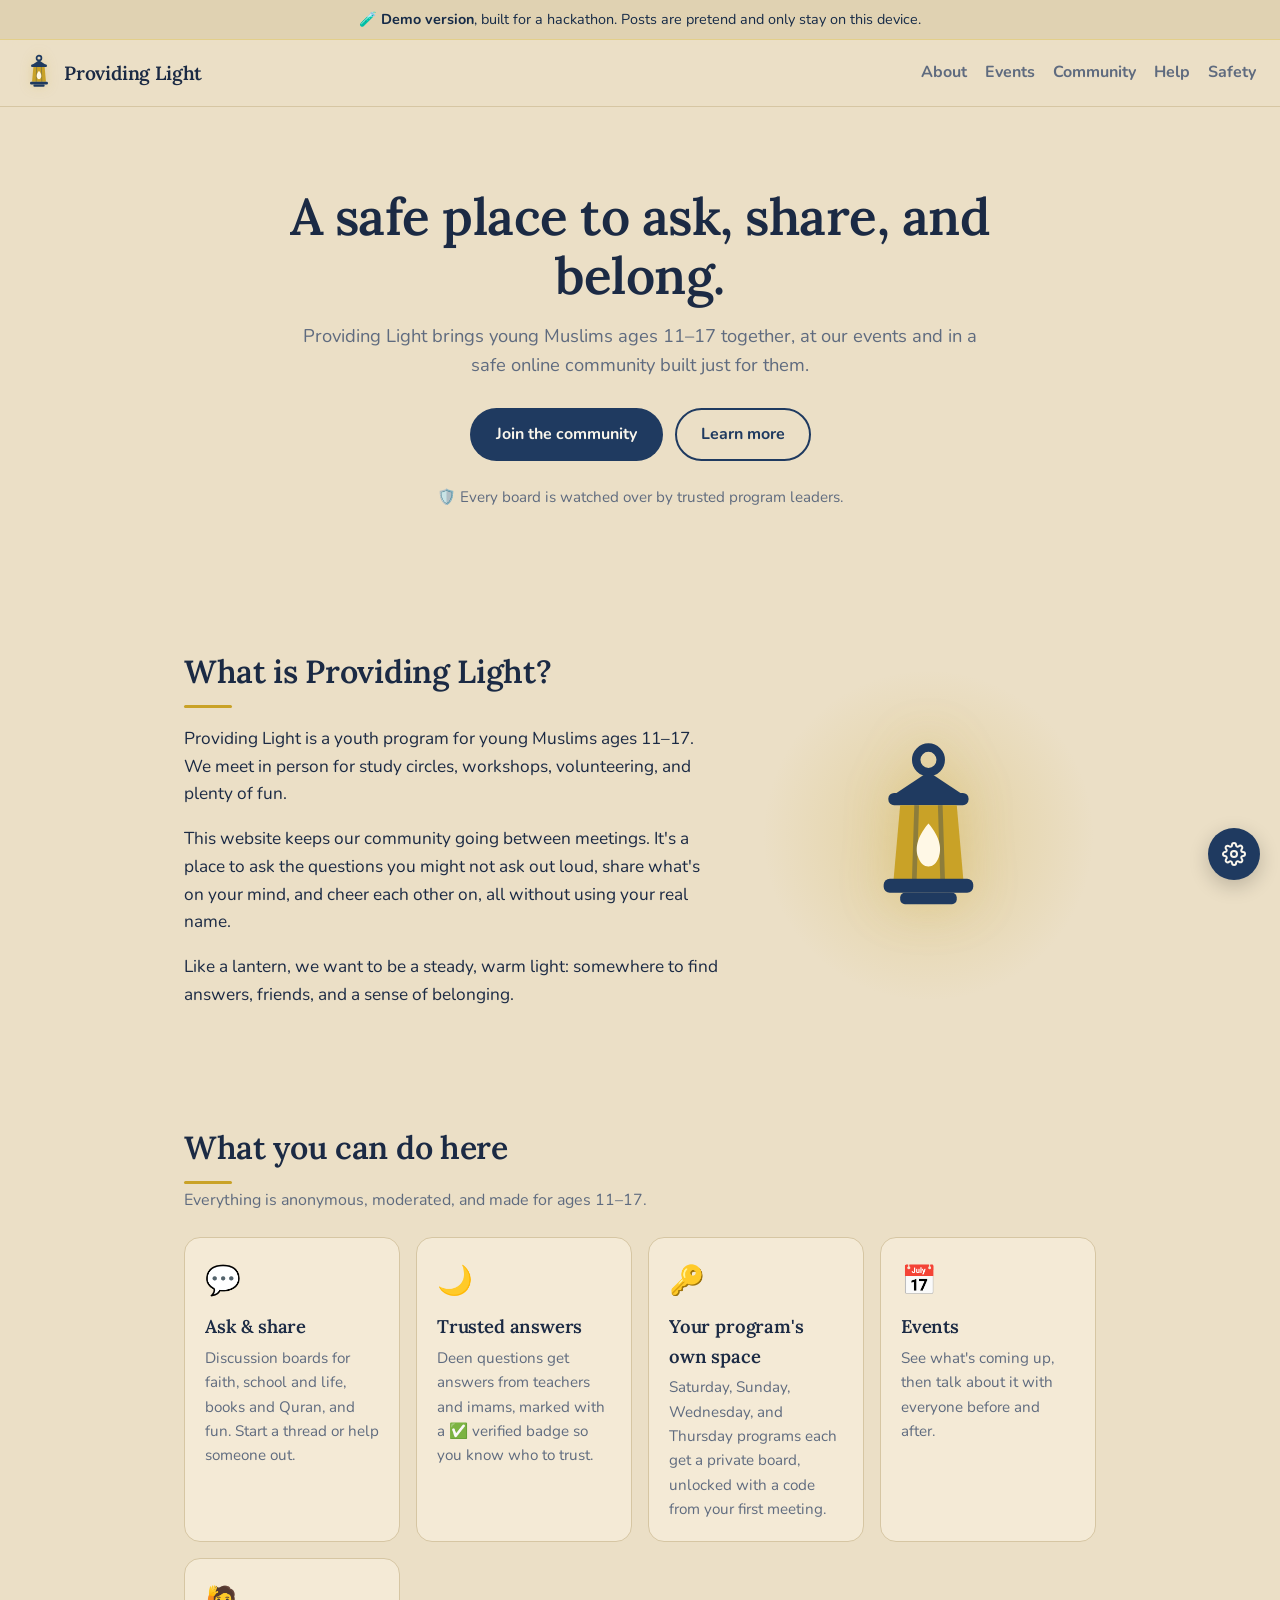
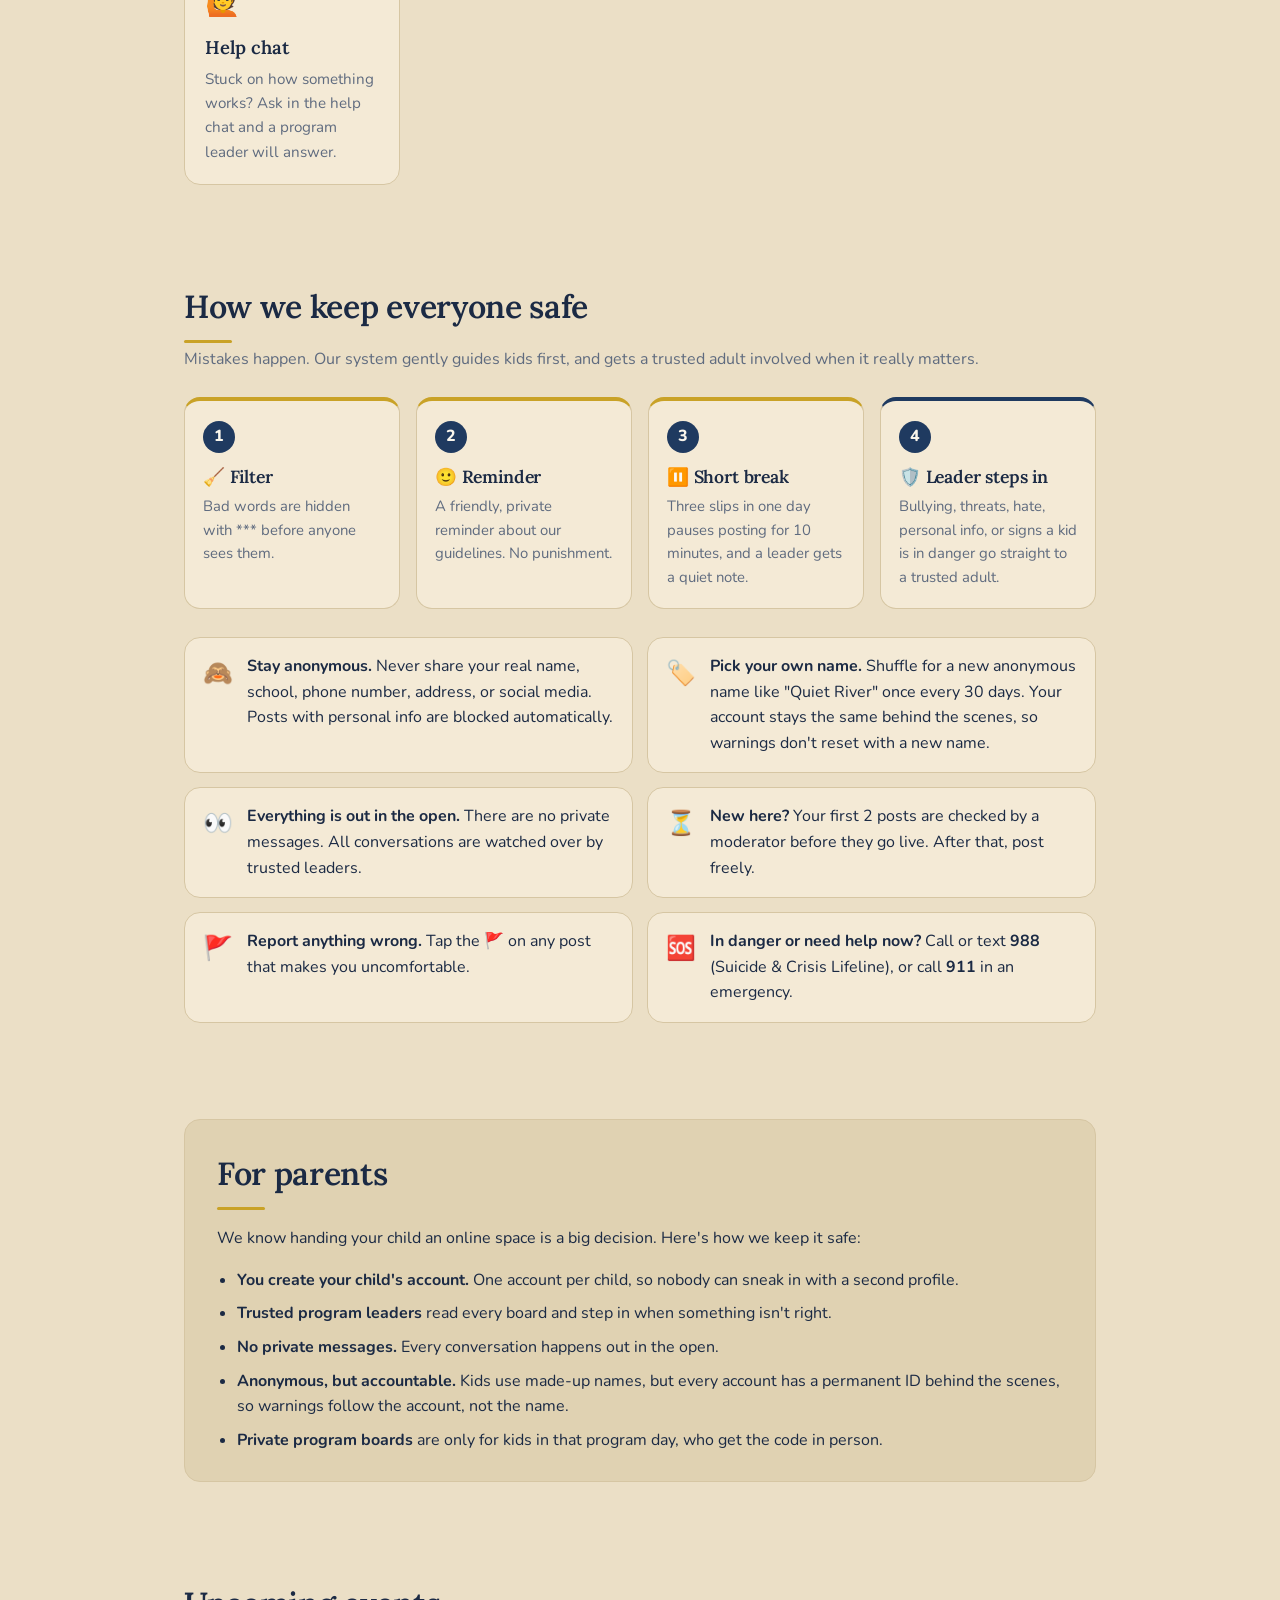
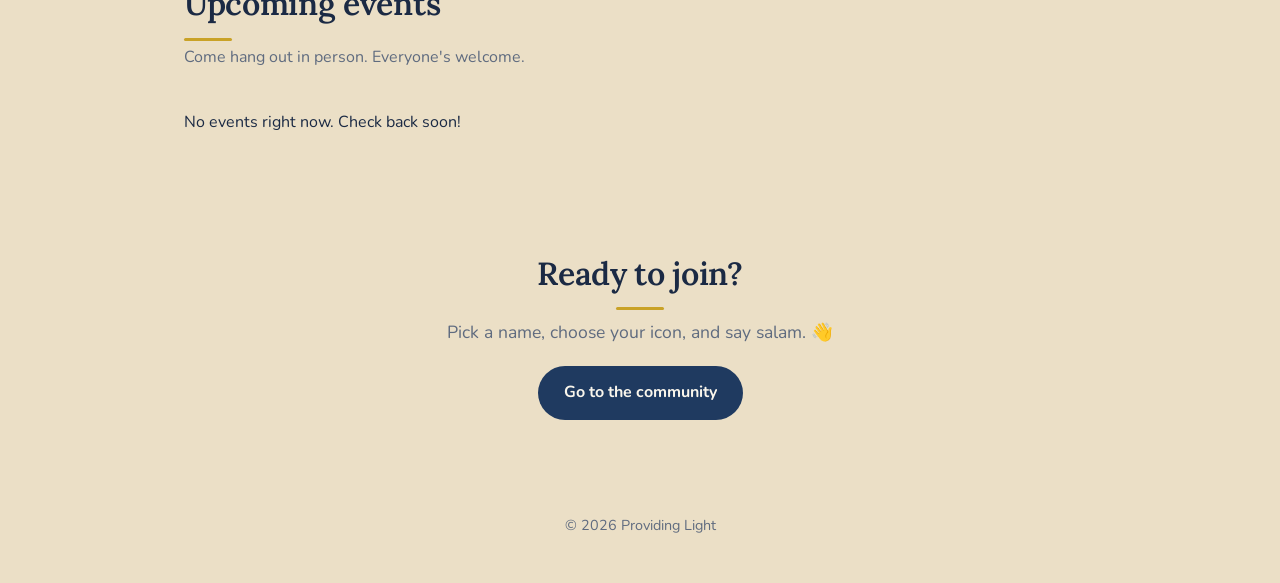
==== commit 6f3c2e14: "Add help chat, program-day codes page, and show the approval pop-up only once Co-Authored-By: Claude" ====
--- a/index.html
+++ b/index.html
@@ -31,6 +31,7 @@
       <a href="#about">About</a>
       <a href="#events">Events</a>
       <a href="community.html">Community</a>
+      <a href="community.html#/chat">Help</a>
       <a href="#safety">Safety</a>
     </nav>
   </header>
@@ -83,13 +84,18 @@
         </div>
         <div class="feature-card">
           <span class="feature-icon">🔑</span>
-          <h3>Your group's own space</h3>
-          <p>Each in-person group gets a private board. You'll get your group's code at your first meeting.</p>
+          <h3>Your program's own space</h3>
+          <p>Saturday, Sunday, Wednesday, and Thursday programs each get a private board, unlocked with a code from your first meeting.</p>
         </div>
         <div class="feature-card">
           <span class="feature-icon">📅</span>
           <h3>Events</h3>
           <p>See what's coming up, then talk about it with everyone before and after.</p>
+        </div>
+        <div class="feature-card">
+          <span class="feature-icon">🙋</span>
+          <h3>Help chat</h3>
+          <p>Stuck on how something works? Ask in the help chat and a program leader will answer.</p>
         </div>
       </div>
     </section>
@@ -139,7 +145,7 @@
           <li><strong>Trusted program leaders</strong> read every board and step in when something isn't right.</li>
           <li><strong>No private messages.</strong> Every conversation happens out in the open.</li>
           <li><strong>Anonymous, but accountable.</strong> Kids use made-up names, but every account has a permanent ID behind the scenes, so warnings follow the account, not the name.</li>
-          <li><strong>Private group spaces</strong> are only for kids in that group, who get the code in person.</li>
+          <li><strong>Private program boards</strong> are only for kids in that program day, who get the code in person.</li>
         </ul>
       </div>
     </section>
--- a/style.css
+++ b/style.css
@@ -1,7 +1,7 @@
 :root {
   /* Colors: navy, gold, and cream */
-  --bg: #f2e9d6;
-  --card: #f9f2e3;
+  --bg: #ebdfc6;
+  --card: #f4ead6;
   --text: #1b2a44;
   --muted: #5f6b7f;
   --sun: #c9a227;
@@ -9,14 +9,14 @@
   --primary: #1f3a60;
   --primary-dark: #152a47;
   --on-primary: #faf6ec;
-  --soft: #eadfc4;
-  --border: #e0d3b6;
+  --soft: #e0d2b2;
+  --border: #d6c6a3;
   --danger: #b03a2e;
   --radius: 16px;
-  --header-bg: rgba(242, 233, 214, 0.92);
-  --subtle: #efe5cf;
-  --bubble: #ebe1ca;
-  --leader-bg: #f3e4b8;
+  --header-bg: rgba(235, 223, 198, 0.92);
+  --subtle: #e7dabd;
+  --bubble: #e2d4b6;
+  --leader-bg: #efdcaa;
   --leader-border: #e3cf8a;
   --banner-border: #e3cf8a;
   --logo-frame: #1f3a60;
@@ -57,28 +57,78 @@
 /* Themes, picked with the gear button. Classic (above) follows the device's light/dark setting. */
 :root[data-theme="rose"] {
   color-scheme: light;
-  --bg: #f5dfe3;
-  --card: #fbedf0;
+  --bg: #f0cfd6;
+  --card: #f8e2e7;
   --text: #4a2430;
-  --muted: #8b6670;
-  --sun: #e7a07e;
-  --sun-glow: rgba(231, 160, 126, 0.3);
+  --muted: #825a66;
+  --sun: #e09a76;
+  --sun-glow: rgba(224, 154, 118, 0.3);
   --primary: #b4466a;
   --primary-dark: #963655;
   --on-primary: #fff8f9;
-  --soft: #f0cfd7;
-  --border: #e9c6ce;
-  --danger: #b03a2e;
-  --header-bg: rgba(245, 223, 227, 0.92);
-  --subtle: #f2dbe0;
-  --bubble: #eed3d9;
-  --leader-bg: #f7dccb;
-  --leader-border: #eec2a8;
-  --banner-border: #eec2cf;
+  --soft: #e9bcc7;
+  --border: #e2b3be;
+  --danger: #a8322a;
+  --header-bg: rgba(240, 207, 214, 0.92);
+  --subtle: #edcad2;
+  --bubble: #eac3cc;
+  --leader-bg: #f5d5c2;
+  --leader-border: #e4b294;
+  --banner-border: #e2b3be;
   --logo-frame: #8c3553;
   --logo-flame: #fff8f2;
-  --verified: #2f7a4f;
+  --verified: #2a6e46;
   --weekly-label: #ffd9c7;
+}
+:root[data-theme="mulberry"] {
+  color-scheme: dark;
+  --bg: #2a1430;
+  --card: #3a1f42;
+  --text: #f6e9f8;
+  --muted: #c4a9cb;
+  --sun: #e9b45a;
+  --sun-glow: rgba(233, 180, 90, 0.22);
+  --primary: #e594cc;
+  --primary-dark: #eeaedb;
+  --on-primary: #2a1430;
+  --soft: #4a2a53;
+  --border: #53305d;
+  --danger: #ff8a7a;
+  --header-bg: rgba(42, 20, 48, 0.92);
+  --subtle: #321a3a;
+  --bubble: #44264d;
+  --leader-bg: #4a3424;
+  --leader-border: #6e5230;
+  --banner-border: #5a3466;
+  --logo-frame: #f6e9f8;
+  --logo-flame: #fffdf5;
+  --verified: #7fd1a0;
+  --weekly-label: rgba(42, 20, 48, 0.7);
+}
+:root[data-theme="nature"] {
+  color-scheme: light;
+  --bg: #d5dcc4;
+  --card: #e3e8d6;
+  --text: #1f2a1a;
+  --muted: #525d49;
+  --sun: #c58b2a;
+  --sun-glow: rgba(197, 139, 42, 0.3);
+  --primary: #3e5a2b;
+  --primary-dark: #2f4720;
+  --on-primary: #f3f6ec;
+  --soft: #c6cfb0;
+  --border: #bcc6a6;
+  --danger: #a8322a;
+  --header-bg: rgba(213, 220, 196, 0.92);
+  --subtle: #ccd4ba;
+  --bubble: #c9d1b5;
+  --leader-bg: #e8dcb5;
+  --leader-border: #c9b37a;
+  --banner-border: #b9c4a2;
+  --logo-frame: #2b3a1f;
+  --logo-flame: #fff8e6;
+  --verified: #2a6e46;
+  --weekly-label: #f0d28a;
 }
 :root[data-theme="night"] {
   color-scheme: dark;
@@ -105,55 +155,30 @@
   --verified: #7fd1a0;
   --weekly-label: rgba(10, 18, 48, 0.7);
 }
-:root[data-theme="mulberry"] {
+:root[data-theme="ocean"] {
   color-scheme: light;
-  --bg: #ece0f2;
-  --card: #f5edf9;
-  --text: #3a1d48;
-  --muted: #77607f;
-  --sun: #d9a441;
-  --sun-glow: rgba(217, 164, 65, 0.28);
-  --primary: #7a3e98;
-  --primary-dark: #622f7d;
-  --on-primary: #fdf8ff;
-  --soft: #e2cfec;
-  --border: #dac6e5;
-  --danger: #b03a2e;
-  --header-bg: rgba(236, 224, 242, 0.92);
-  --subtle: #e8dbef;
-  --bubble: #e3d4ea;
-  --leader-bg: #f1e4c4;
-  --leader-border: #e2cb8f;
-  --banner-border: #dcc6ea;
-  --logo-frame: #5a2c73;
+  --bg: #cfe6e3;
+  --card: #e2f1ef;
+  --text: #12343a;
+  --muted: #4a666a;
+  --sun: #e0a84a;
+  --sun-glow: rgba(224, 168, 74, 0.28);
+  --primary: #1f6f78;
+  --primary-dark: #175a62;
+  --on-primary: #f2fbfa;
+  --soft: #bcdcd8;
+  --border: #b2d3cf;
+  --danger: #a8322a;
+  --header-bg: rgba(207, 230, 227, 0.92);
+  --subtle: #c7e2de;
+  --bubble: #c0ddd9;
+  --leader-bg: #f0e2c0;
+  --leader-border: #d9bf80;
+  --banner-border: #a9cfca;
+  --logo-frame: #12434a;
   --logo-flame: #fff8e6;
-  --verified: #2f7a4f;
-  --weekly-label: #f2d38a;
-}
-:root[data-theme="nature"] {
-  color-scheme: light;
-  --bg: #e3ecdc;
-  --card: #eef4e9;
-  --text: #1e3727;
-  --muted: #5d7364;
-  --sun: #d4a843;
-  --sun-glow: rgba(212, 168, 67, 0.28);
-  --primary: #3d7a4e;
-  --primary-dark: #2e6340;
-  --on-primary: #f7fbf4;
-  --soft: #d3e3cb;
-  --border: #c9dbc0;
-  --danger: #b03a2e;
-  --header-bg: rgba(227, 236, 220, 0.92);
-  --subtle: #dfe9d8;
-  --bubble: #d9e5d1;
-  --leader-bg: #efe5c4;
-  --leader-border: #dfcb8c;
-  --banner-border: #c9dcc0;
-  --logo-frame: #2e5a3a;
-  --logo-flame: #fff8e6;
-  --verified: #2f7a4f;
-  --weekly-label: #f0d991;
+  --verified: #2a6e46;
+  --weekly-label: #f5d58f;
 }
 
 * { box-sizing: border-box; }
@@ -776,6 +801,103 @@
 }
 .member-chip button:hover { background: var(--soft); color: var(--danger); }
 
+.quick-links { display: flex; flex-wrap: wrap; gap: 10px; margin-bottom: 24px; }
+.quick-link {
+  display: flex;
+  flex-direction: column;
+  padding: 10px 18px;
+  border: 1px solid var(--border);
+  border-radius: 14px;
+  background: var(--card);
+  color: var(--text);
+  font-weight: 800;
+  text-decoration: none;
+}
+.quick-link span { font-size: 0.82rem; font-weight: 600; color: var(--muted); }
+.quick-link:hover { border-color: var(--sun); }
+.approval-note { margin: 0; font-size: 0.85rem; color: var(--muted); }
+
+/* Join your program */
+.join-form { display: grid; gap: 8px; margin-bottom: 24px; }
+.join-form label { font-weight: 700; }
+.join-row { display: flex; gap: 10px; }
+.join-row .code-input { flex: 1; min-width: 0; }
+.join-msg { margin: 4px 0 0; font-weight: 700; }
+.join-msg.error { color: var(--danger); }
+.join-msg.ok { color: var(--verified); }
+.program-grid { display: grid; grid-template-columns: repeat(auto-fill, minmax(320px, 1fr)); gap: 14px; }
+.program-card {
+  display: flex;
+  gap: 14px;
+  padding: 18px;
+  background: var(--card);
+  border: 1px solid var(--border);
+  border-radius: var(--radius);
+}
+.program-card.joined { border-color: var(--verified); }
+.program-card h3 { margin: 0; font-size: 1.15rem; }
+.program-card p { margin: 4px 0 0; }
+
+/* Help chat */
+.chat-box {
+  background: var(--card);
+  border: 1px solid var(--border);
+  border-radius: var(--radius);
+  overflow: hidden;
+}
+.chat-messages {
+  height: 420px;
+  overflow-y: auto;
+  padding: 18px;
+  display: flex;
+  flex-direction: column;
+  gap: 10px;
+}
+.chat-msg {
+  max-width: 80%;
+  align-self: flex-start;
+  padding: 8px 14px 10px;
+  border-radius: 16px;
+  background: var(--subtle);
+}
+.chat-msg p { margin: 2px 0 0; overflow-wrap: anywhere; }
+.chat-msg.leader { background: var(--leader-bg); border: 1px solid var(--leader-border); }
+.chat-msg.mine { align-self: flex-end; background: var(--primary); color: var(--on-primary); }
+.chat-msg.mine .chat-meta, .chat-msg.mine .chat-meta strong { color: var(--on-primary); opacity: 0.85; }
+.chat-msg.is-hidden { border: 1px dashed var(--border); opacity: 0.7; }
+.chat-meta { font-size: 0.8rem; color: var(--muted); }
+.chat-meta strong { color: var(--text); }
+.chat-meta .avatar { width: 20px; height: 20px; margin-right: 4px; }
+.chat-tool {
+  margin-left: 4px;
+  padding: 0 6px;
+  border: none;
+  border-radius: 6px;
+  background: none;
+  color: inherit;
+  font: inherit;
+  font-size: 0.8rem;
+  cursor: pointer;
+}
+.chat-tool:hover { background: var(--soft); }
+.chat-form {
+  display: flex;
+  gap: 10px;
+  padding: 12px;
+  border-top: 1px solid var(--border);
+}
+.chat-form input {
+  flex: 1;
+  min-width: 0;
+  padding: 10px 16px;
+  border: 2px solid var(--border);
+  border-radius: 999px;
+  background: var(--bg);
+  color: var(--text);
+  font: inherit;
+}
+.chat-form input:focus { outline: none; border-color: var(--primary); }
+
 /* Settings (gear button) */
 .settings {
   position: fixed;
@@ -890,6 +1012,9 @@
   .hero { padding: 48px 16px 32px; }
   .section { padding: 36px 16px; }
   .board-grid { grid-template-columns: 1fr; }
+  .program-grid { grid-template-columns: 1fr; }
+  .chat-msg { max-width: 90%; }
+  .chat-messages { height: 360px; }
   .about { grid-template-columns: 1fr; gap: 0; }
   .about-art { display: none; }
   .steps { grid-template-columns: 1fr; }
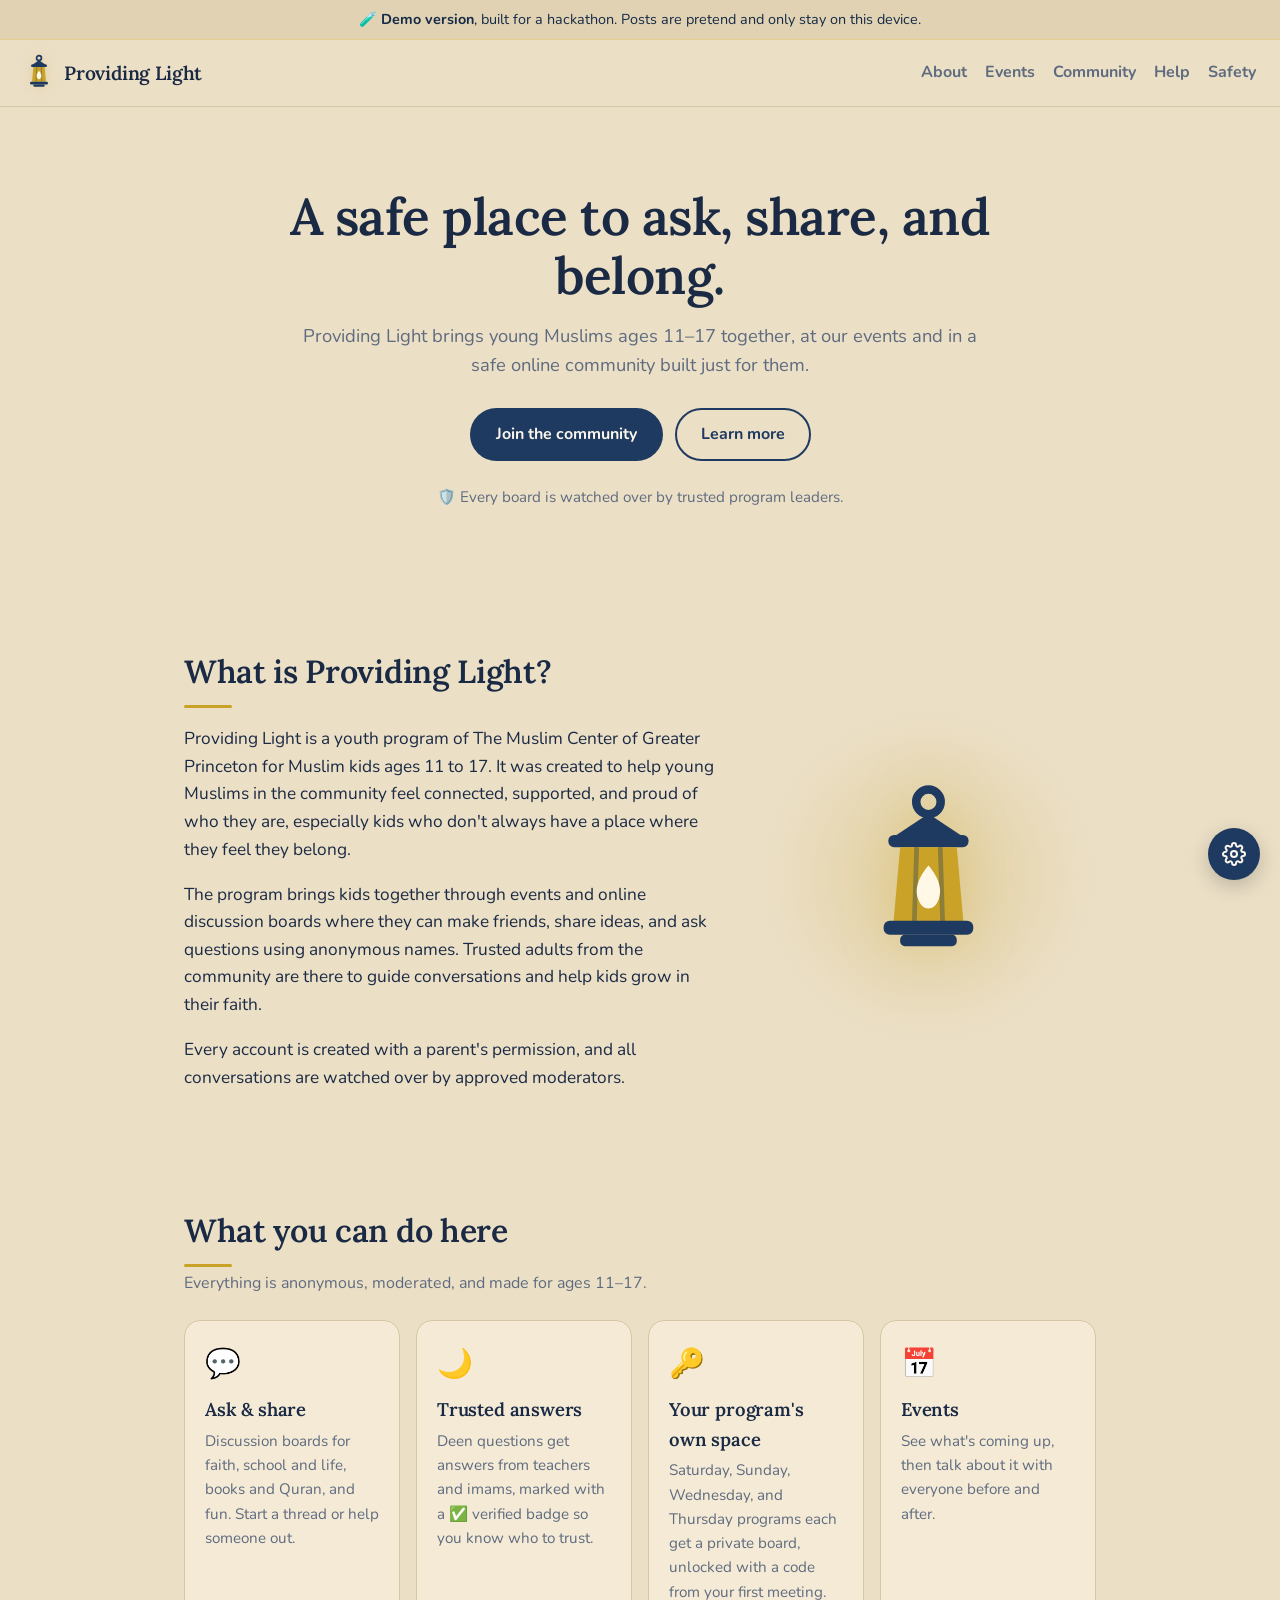
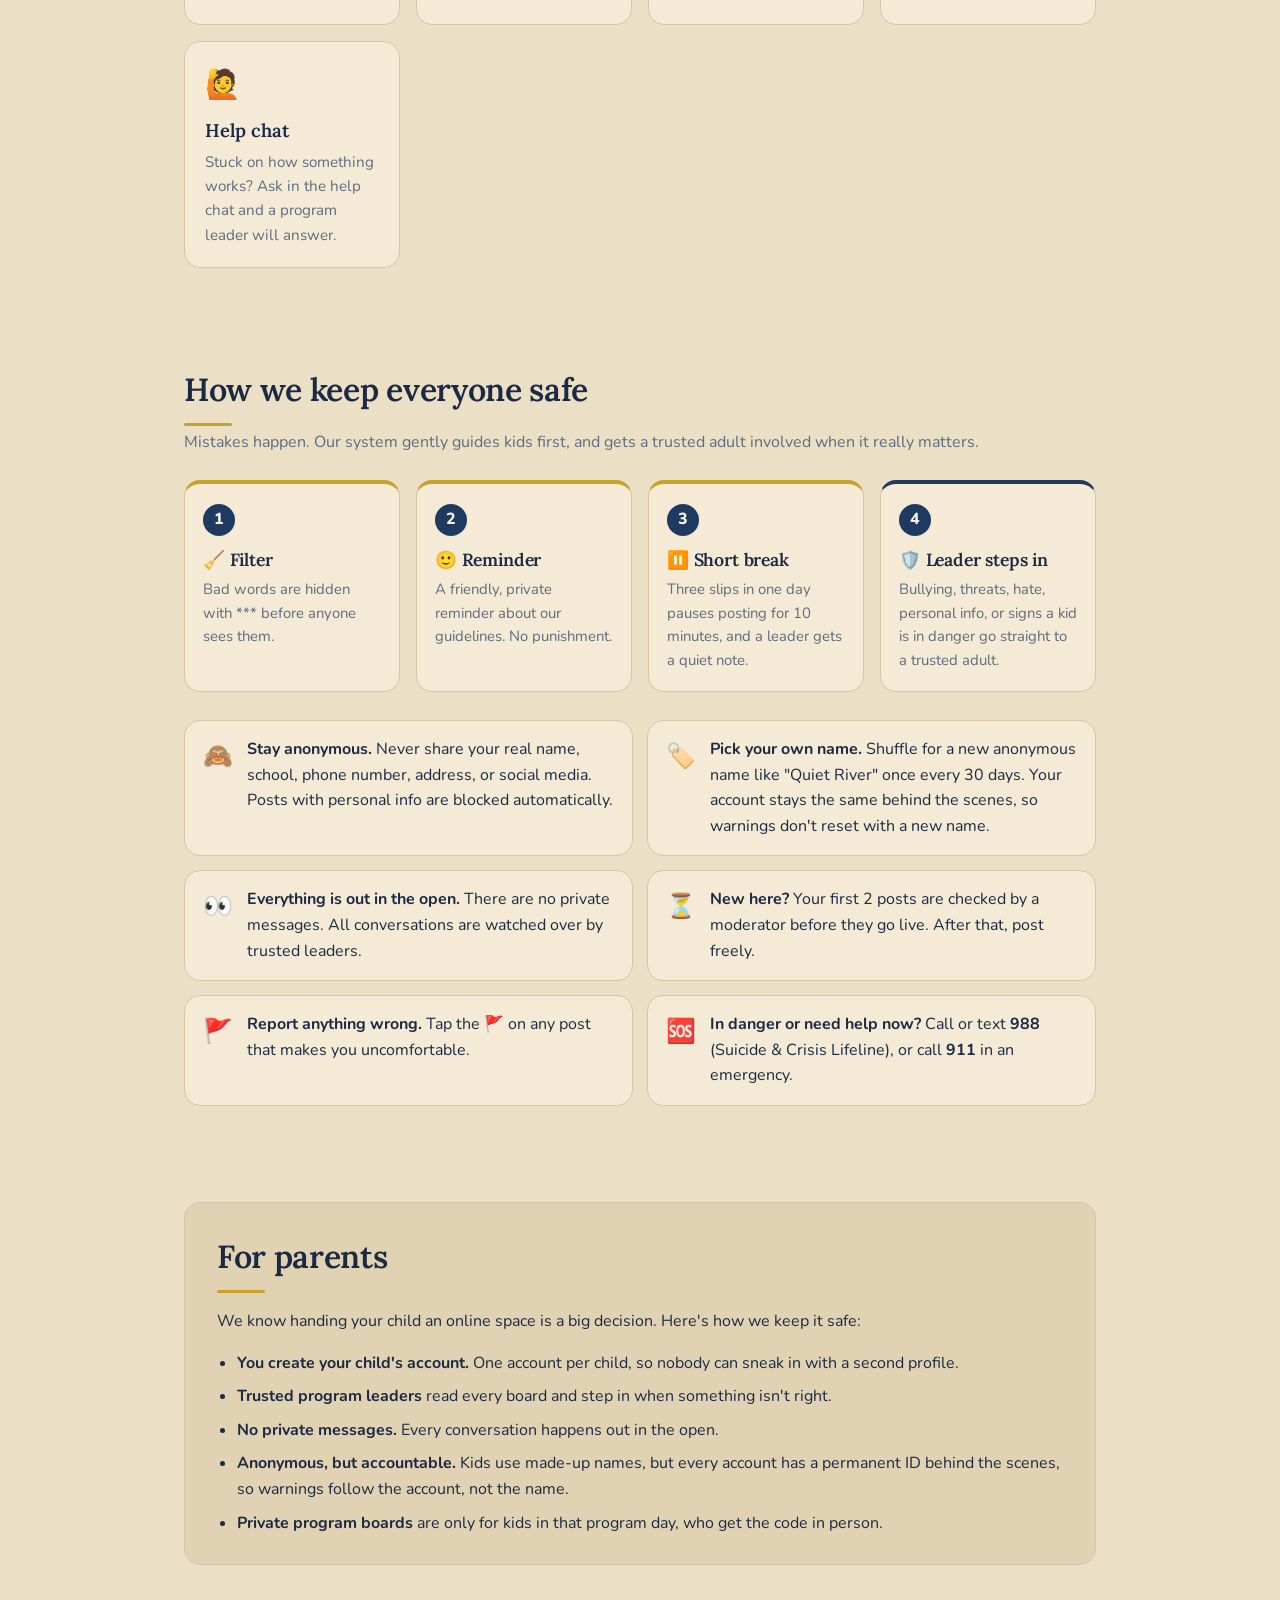
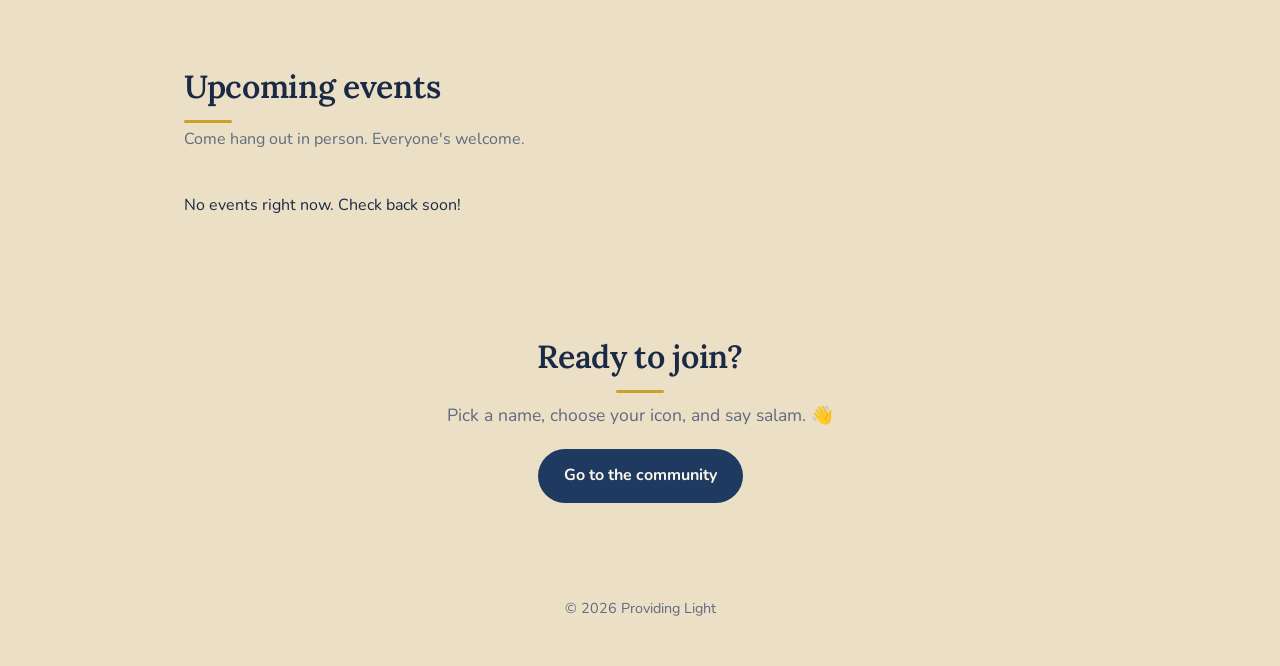
==== commit b30192d8: "Update About text with program description Co-Authored-By: Claude Opus 5.5 <noreply@anthropic.com>" ====
--- a/index.html
+++ b/index.html
@@ -50,9 +50,9 @@
     <section id="about" class="section about">
       <div class="about-text">
         <h2>What is Providing Light?</h2>
-        <p>Providing Light is a youth program for young Muslims ages 11–17. We meet in person for study circles, workshops, volunteering, and plenty of fun.</p>
-        <p>This website keeps our community going between meetings. It's a place to ask the questions you might not ask out loud, share what's on your mind, and cheer each other on, all without using your real name.</p>
-        <p>Like a lantern, we want to be a steady, warm light: somewhere to find answers, friends, and a sense of belonging.</p>
+        <p>Providing Light is a youth program of The Muslim Center of Greater Princeton for Muslim kids ages 11 to 17. It was created to help young Muslims in the community feel connected, supported, and proud of who they are, especially kids who don't always have a place where they feel they belong.</p>
+        <p>The program brings kids together through events and online discussion boards where they can make friends, share ideas, and ask questions using anonymous names. Trusted adults from the community are there to guide conversations and help kids grow in their faith.</p>
+        <p>Every account is created with a parent's permission, and all conversations are watched over by approved moderators.</p>
       </div>
       <div class="about-art" aria-hidden="true">
         <svg class="lantern big" viewBox="0 0 32 40">
--- a/style.css
+++ b/style.css
@@ -183,7 +183,10 @@
 
 * { box-sizing: border-box; }
 
-html { scroll-behavior: smooth; }
+html {
+  scroll-behavior: smooth;
+  scroll-padding-top: 80px; /* leaves room for the sticky menu bar when jumping to a section */
+}
 
 body {
   margin: 0;
@@ -375,9 +378,7 @@
   font-size: 0.95rem;
 }
 .toolbar-right { display: flex; flex-wrap: wrap; align-items: center; gap: 14px; }
-.view-toggle { display: flex; align-items: center; gap: 4px; }
-.view-label { color: var(--muted); font-size: 0.85rem; margin-right: 4px; }
-.view-toggle button, .sort-tabs button {
+.sort-tabs button {
   padding: 6px 14px;
   border: 1px solid var(--border);
   border-radius: 999px;
@@ -388,7 +389,7 @@
   font-size: 0.9rem;
   cursor: pointer;
 }
-.view-toggle button.on, .sort-tabs button.on { background: var(--primary); border-color: var(--primary); color: var(--on-primary); }
+.sort-tabs button.on { background: var(--primary); border-color: var(--primary); color: var(--on-primary); }
 .mod-link { font-weight: 700; color: var(--primary); text-decoration: none; }
 .count {
   display: inline-block;
@@ -837,6 +838,37 @@
 .program-card.joined { border-color: var(--verified); }
 .program-card h3 { margin: 0; font-size: 1.15rem; }
 .program-card p { margin: 4px 0 0; }
+
+/* First-visit welcome (pick your program day) */
+.gate { max-width: 600px; margin: 0 auto; padding: 32px 28px; text-align: center; }
+.gate-icon { font-size: 2.6rem; }
+.gate .join-form { margin: 20px 0 0; text-align: left; }
+.day-grid { display: grid; grid-template-columns: repeat(4, 1fr); gap: 10px; }
+.day-choice {
+  display: flex;
+  flex-direction: column;
+  align-items: center;
+  gap: 4px;
+  padding: 14px 8px;
+  border: 2px solid var(--border);
+  border-radius: 14px;
+  background: var(--bg);
+  color: var(--text);
+  font: inherit;
+  font-weight: 800;
+  cursor: pointer;
+}
+.day-choice span { font-size: 1.6rem; }
+.day-choice:hover { border-color: var(--sun); }
+.day-choice.on { border-color: var(--primary); background: var(--soft); }
+.gate-help { margin: 20px 0 0; font-size: 0.9rem; color: var(--muted); }
+.gate-help a { color: var(--primary); font-weight: 700; }
+
+.mod-option { margin-top: 18px; }
+.mod-option .link-btn { font-weight: 700; }
+.mod-signin { margin-top: 28px; }
+.mod-signin .replies-title { margin-top: 0; }
+.mod-signin .join-form { margin-bottom: 0; }
 
 /* Help chat */
 .chat-box {
@@ -1007,12 +1039,15 @@
 /* Phones */
 @media (max-width: 600px) {
   .site-header { padding: 10px 16px; flex-wrap: wrap; justify-content: center; gap: 4px 16px; }
+  html { scroll-padding-top: 110px; } /* the menu bar can wrap to two lines on phones */
   nav { gap: 12px; font-size: 0.95rem; }
   .logo { font-size: 1rem; }
   .hero { padding: 48px 16px 32px; }
   .section { padding: 36px 16px; }
   .board-grid { grid-template-columns: 1fr; }
   .program-grid { grid-template-columns: 1fr; }
+  .day-grid { grid-template-columns: repeat(2, 1fr); }
+  .gate { padding: 24px 18px; }
   .chat-msg { max-width: 90%; }
   .chat-messages { height: 360px; }
   .about { grid-template-columns: 1fr; gap: 0; }
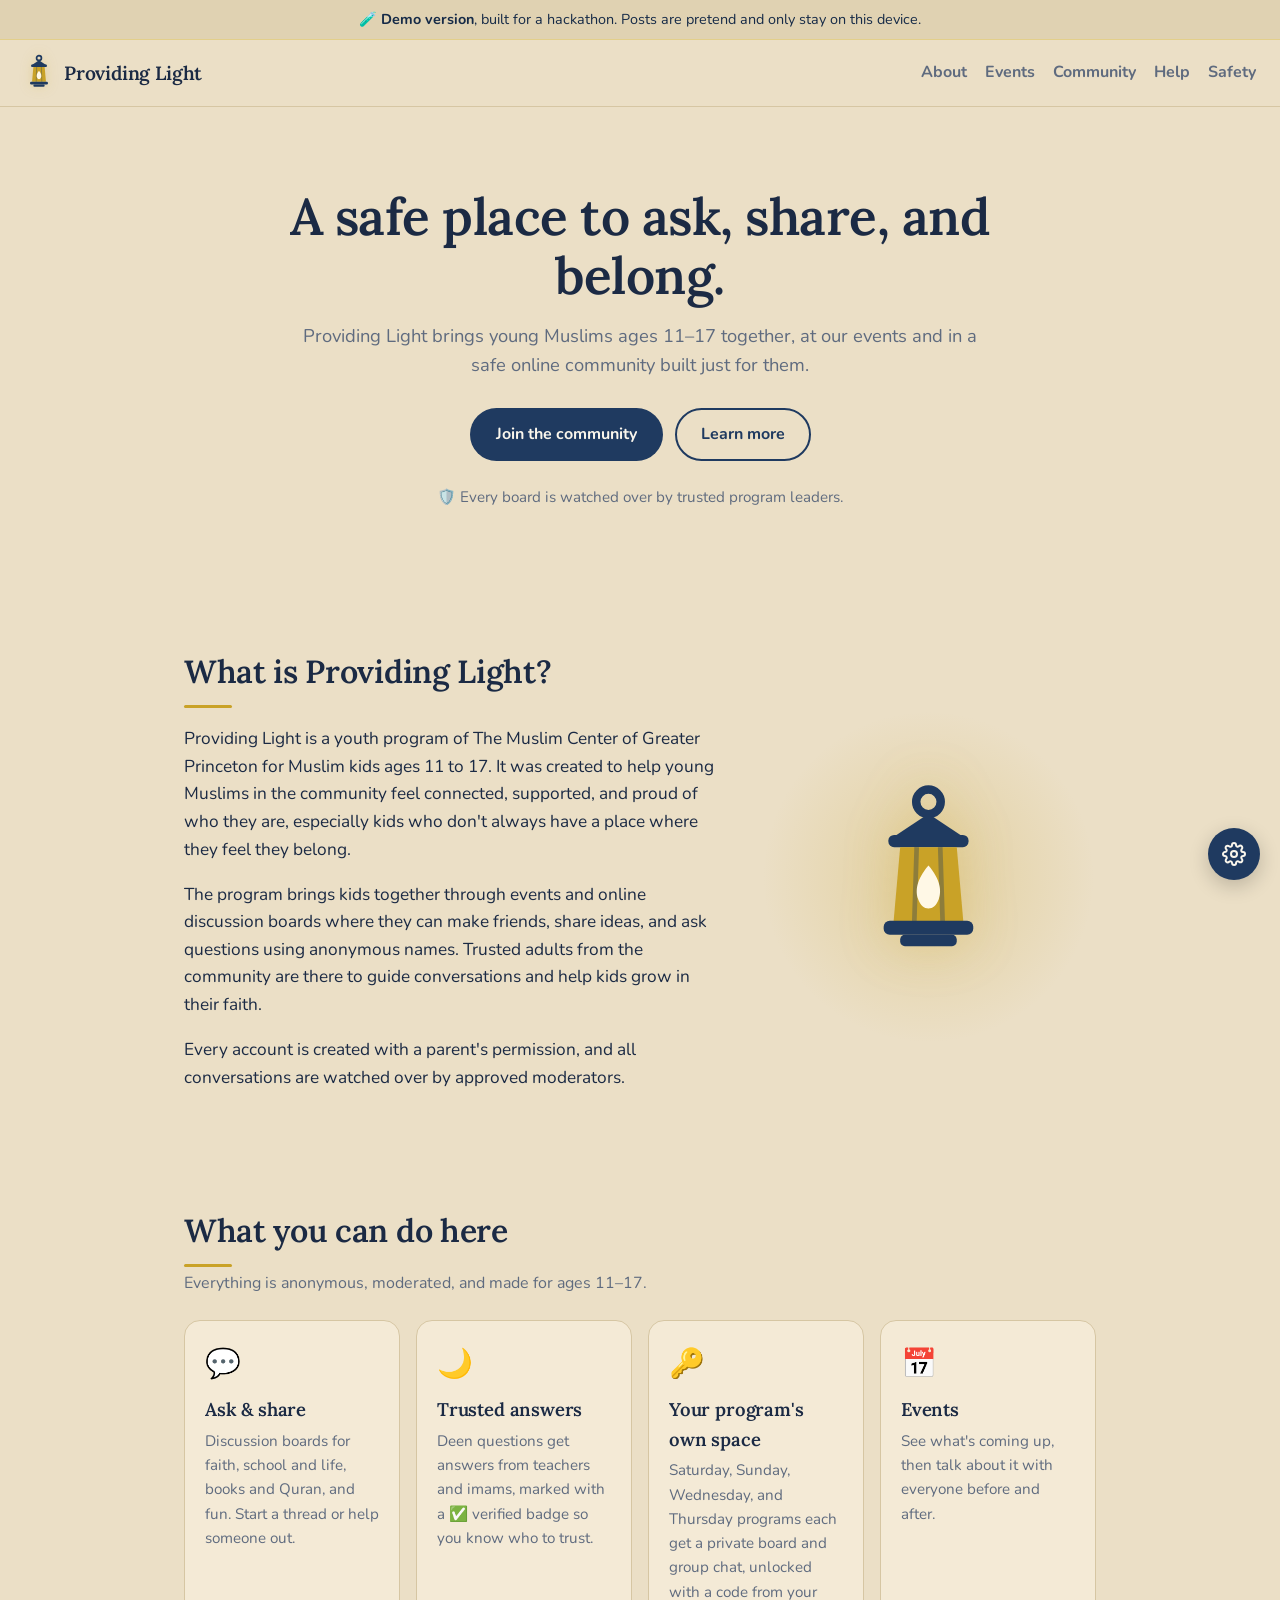
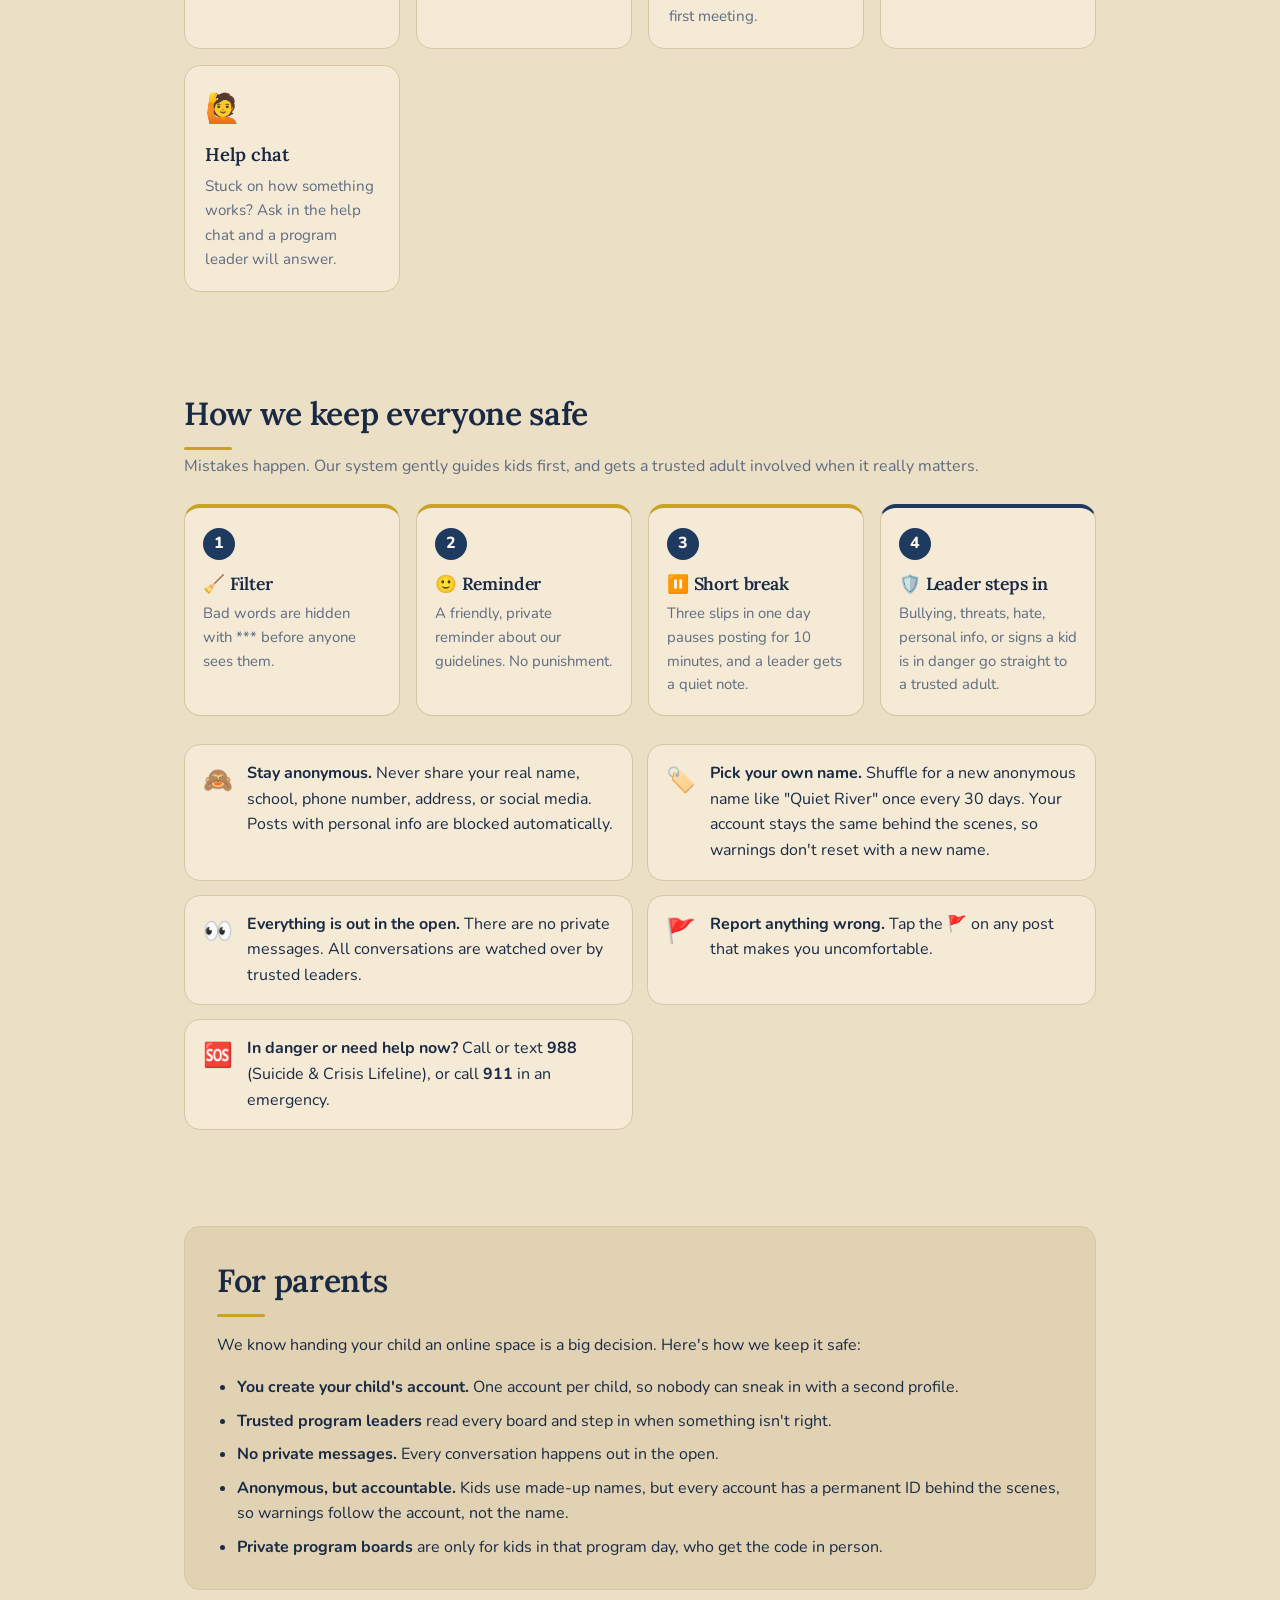
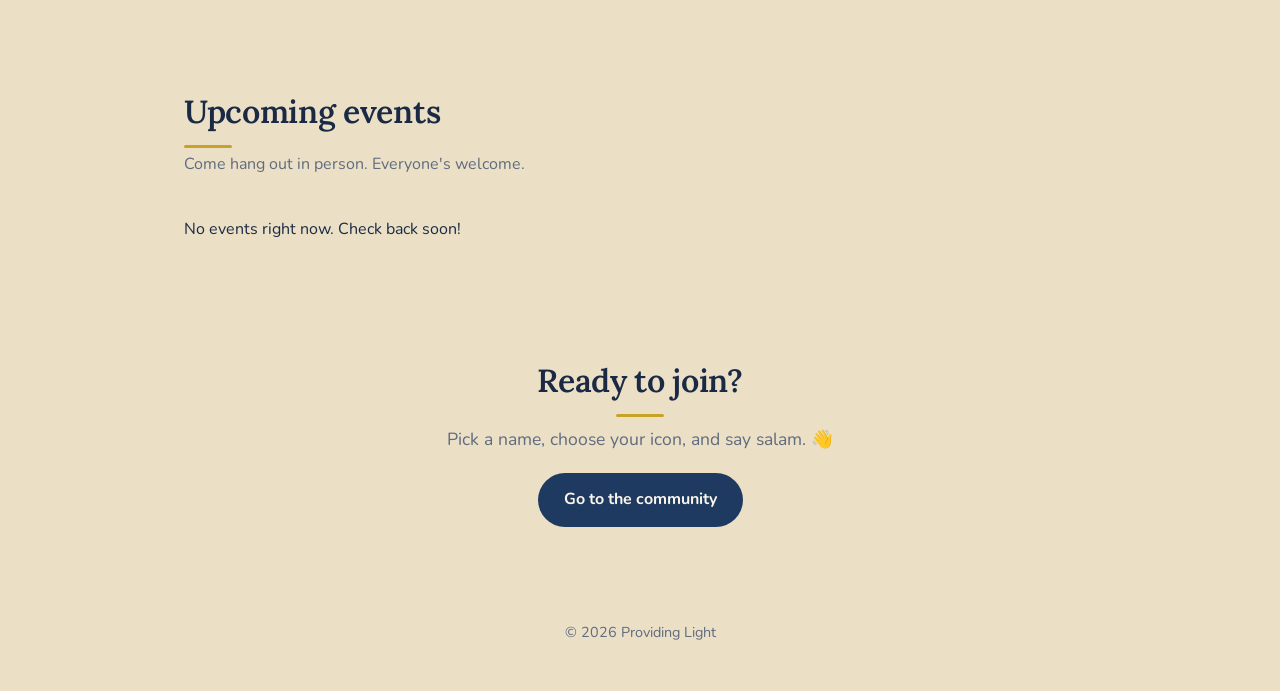
==== commit 58a1a8f0: "Remove new-member approval, add program-day chats, and notify everyone when a code changes - Posts a" ====
--- a/index.html
+++ b/index.html
@@ -37,6 +37,7 @@
   </header>
 
   <main id="top">
+    <div id="notices" class="home-notices"></div>
     <section class="hero">
       <h1>A safe place to ask, share, and belong.</h1>
       <p>Providing Light brings young Muslims ages 11–17 together, at our events and in a safe online community built just for them.</p>
@@ -85,7 +86,7 @@
         <div class="feature-card">
           <span class="feature-icon">🔑</span>
           <h3>Your program's own space</h3>
-          <p>Saturday, Sunday, Wednesday, and Thursday programs each get a private board, unlocked with a code from your first meeting.</p>
+          <p>Saturday, Sunday, Wednesday, and Thursday programs each get a private board and group chat, unlocked with a code from your first meeting.</p>
         </div>
         <div class="feature-card">
           <span class="feature-icon">📅</span>
@@ -130,7 +131,6 @@
         <li><span>🙈</span><div><strong>Stay anonymous.</strong> Never share your real name, school, phone number, address, or social media. Posts with personal info are blocked automatically.</div></li>
         <li><span>🏷️</span><div><strong>Pick your own name.</strong> Shuffle for a new anonymous name like "Quiet River" once every 30 days. Your account stays the same behind the scenes, so warnings don't reset with a new name.</div></li>
         <li><span>👀</span><div><strong>Everything is out in the open.</strong> There are no private messages. All conversations are watched over by trusted leaders.</div></li>
-        <li><span>⏳</span><div><strong>New here?</strong> Your first 2 posts are checked by a moderator before they go live. After that, post freely.</div></li>
         <li><span>🚩</span><div><strong>Report anything wrong.</strong> Tap the 🚩 on any post that makes you uncomfortable.</div></li>
         <li><span>🆘</span><div><strong>In danger or need help now?</strong> Call or text <strong>988</strong> (Suicide &amp; Crisis Lifeline), or call <strong>911</strong> in an emergency.</div></li>
       </ul>
@@ -169,5 +169,6 @@
 
   <script src="settings.js"></script>
   <script src="events.js"></script>
+  <script src="notices.js"></script>
 </body>
 </html>
--- a/style.css
+++ b/style.css
@@ -488,7 +488,7 @@
 }
 .thread-item a:hover { border-color: var(--sun); }
 .thread-item h3 { margin: 6px 0 2px; font-size: 1.1rem; }
-.thread-item.pending a, .thread-item.is-hidden a, .reply.pending { border-style: dashed; opacity: 0.8; }
+.thread-item.is-hidden a { border-style: dashed; opacity: 0.8; }
 .thread-item.removed { padding: 12px 18px; color: var(--muted); font-size: 0.93rem; }
 .meta { font-size: 0.85rem; color: var(--muted); }
 .meta strong { color: var(--text); }
@@ -752,7 +752,8 @@
   cursor: pointer;
   border-style: dashed;
 }
-.group-note { margin: -16px 0 20px; font-size: 0.9rem; font-weight: 700; color: var(--muted); }
+.program-chat-btn { margin: -8px 0 12px; }
+.group-note { margin: 0 0 20px; font-size: 0.9rem; font-weight: 700; color: var(--muted); }
 .code-chip {
   display: inline-block;
   padding: 1px 10px;
@@ -869,6 +870,24 @@
 .mod-signin { margin-top: 28px; }
 .mod-signin .replies-title { margin-top: 0; }
 .mod-signin .join-form { margin-bottom: 0; }
+
+/* Notices from moderators (e.g. a program code changed) */
+.notice-banner {
+  display: flex;
+  flex-wrap: wrap;
+  align-items: center;
+  justify-content: space-between;
+  gap: 12px;
+  margin-bottom: 16px;
+  padding: 14px 18px;
+  border-radius: var(--radius);
+  background: var(--leader-bg);
+  border: 1px solid var(--leader-border);
+  font-weight: 700;
+}
+.notice-banner .btn { padding: 8px 18px; }
+.home-notices { max-width: 960px; margin: 24px auto 0; padding: 0 24px; }
+.home-notices:empty { display: none; }
 
 /* Help chat */
 .chat-box {
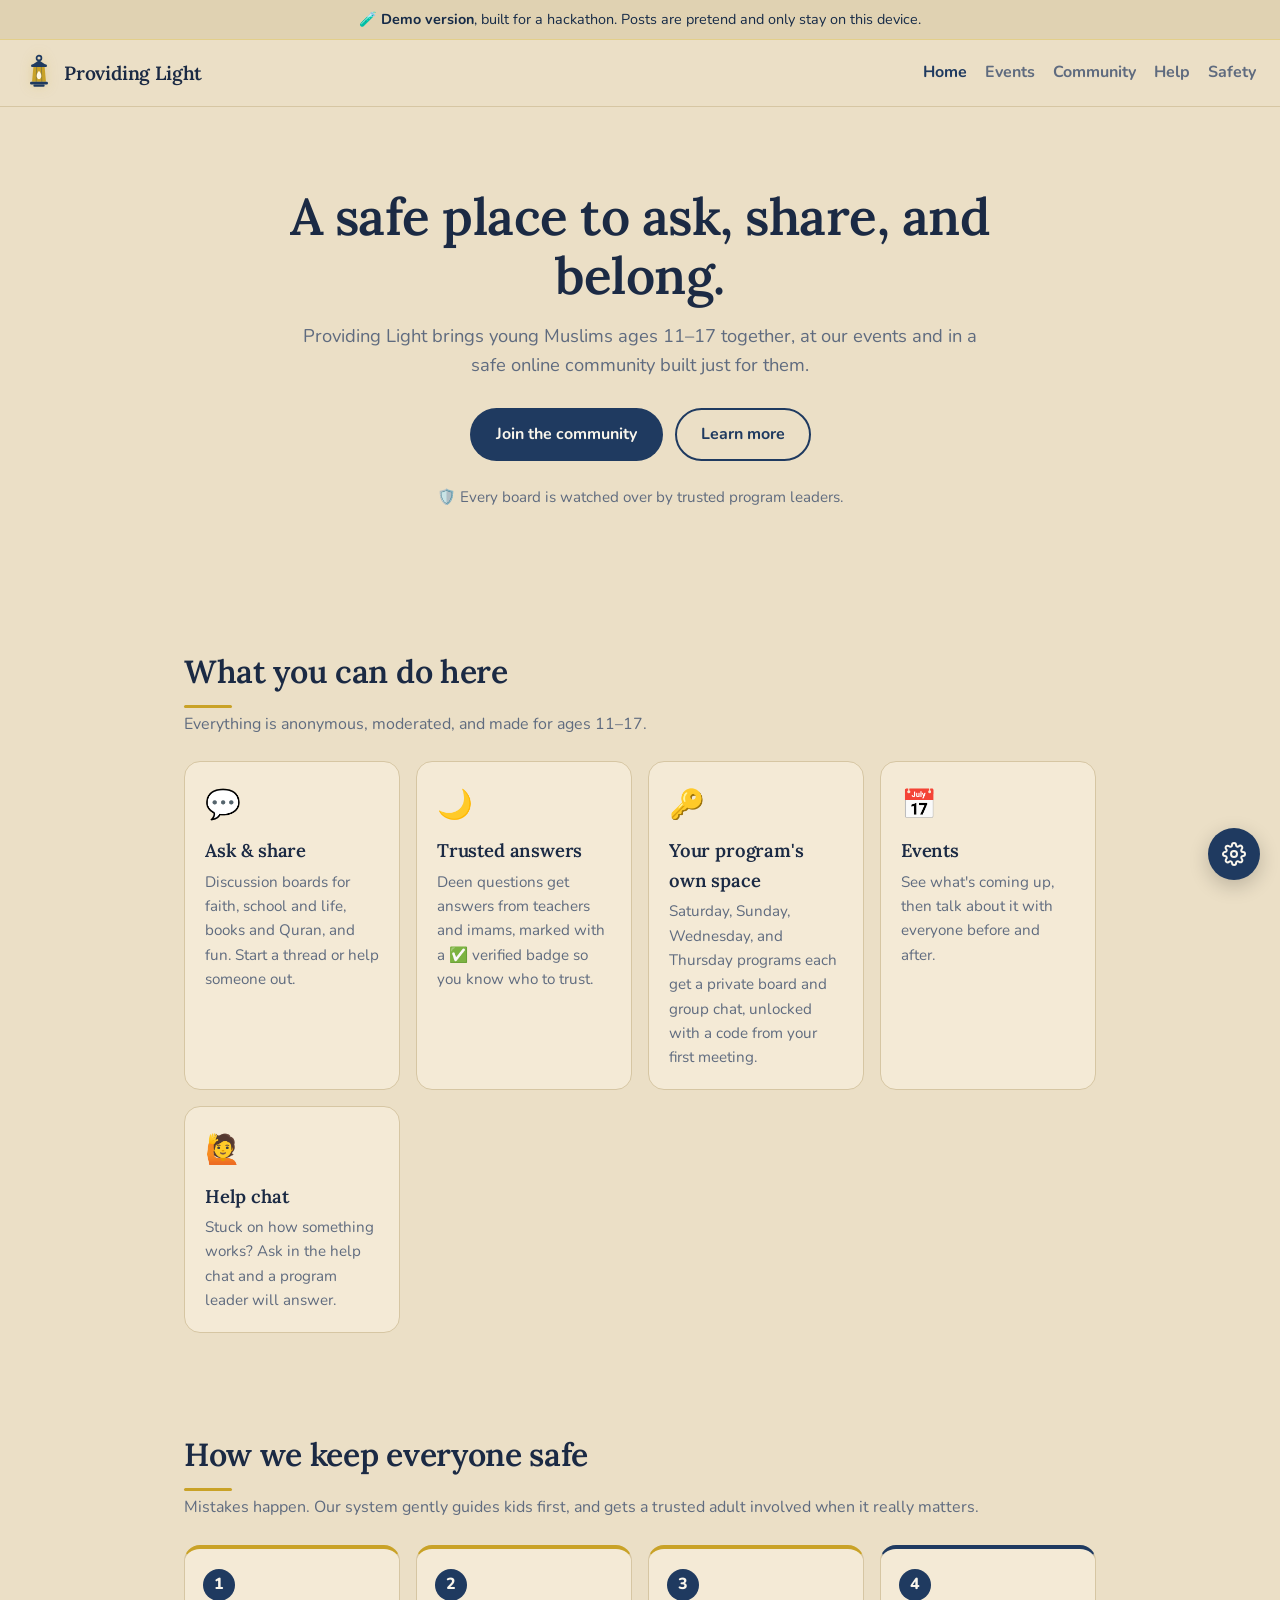
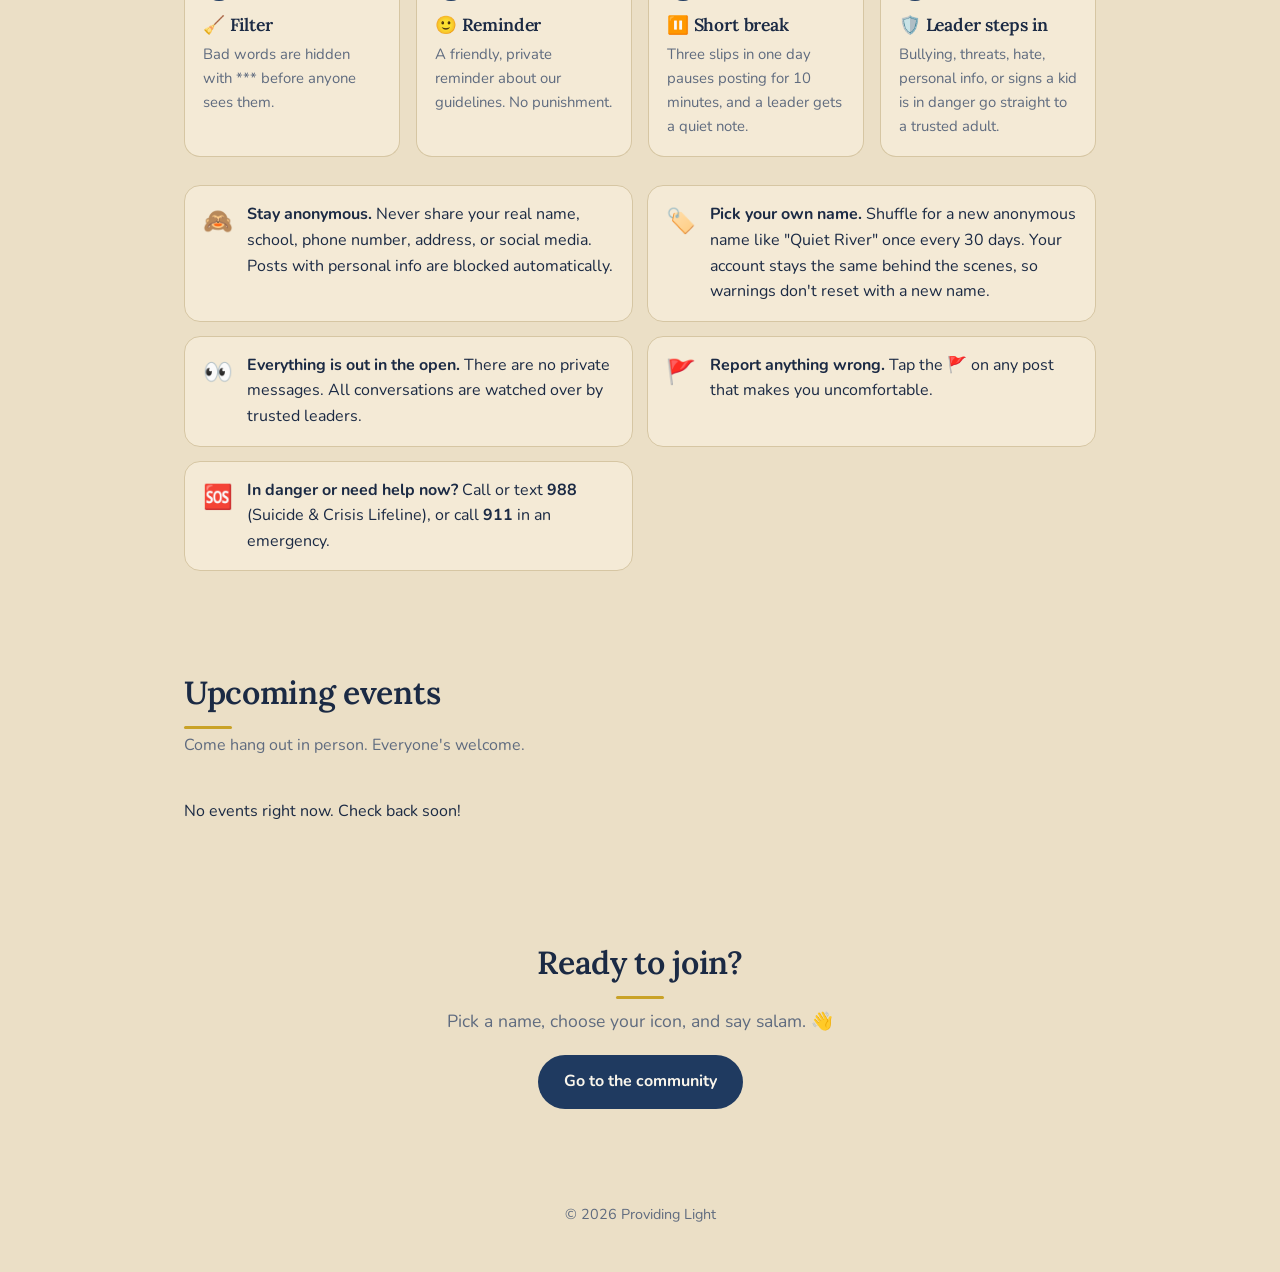
==== commit 759b22dc: "Move About to its own page, opened by clicking the logo Co-Authored-By: Claude Opus 5.5 <noreply@ant" ====
--- a/index.html
+++ b/index.html
@@ -14,7 +14,7 @@
 <body>
   <div class="demo-banner">🧪 <strong>Demo version</strong>, built for a hackathon. Posts are pretend and only stay on this device.</div>
   <header class="site-header">
-    <a href="index.html" class="logo">
+    <a href="about.html" class="logo" title="About Providing Light">
       <svg class="lantern" viewBox="0 0 32 40" aria-hidden="true">
         <circle class="frame-line" cx="16" cy="4" r="2.6"/>
         <path class="frame" d="M8.5 11.5 L16 6.5 L23.5 11.5 Z"/>
@@ -28,7 +28,7 @@
       Providing Light
     </a>
     <nav>
-      <a href="#about">About</a>
+      <a href="index.html" aria-current="page">Home</a>
       <a href="#events">Events</a>
       <a href="community.html">Community</a>
       <a href="community.html#/chat">Help</a>
@@ -43,30 +43,9 @@
       <p>Providing Light brings young Muslims ages 11–17 together, at our events and in a safe online community built just for them.</p>
       <div class="hero-buttons">
         <a href="community.html" class="btn btn-primary">Join the community</a>
-        <a href="#about" class="btn btn-ghost">Learn more</a>
+        <a href="about.html" class="btn btn-ghost">Learn more</a>
       </div>
       <p class="hero-note">🛡️ Every board is watched over by trusted program leaders.</p>
-    </section>
-
-    <section id="about" class="section about">
-      <div class="about-text">
-        <h2>What is Providing Light?</h2>
-        <p>Providing Light is a youth program of The Muslim Center of Greater Princeton for Muslim kids ages 11 to 17. It was created to help young Muslims in the community feel connected, supported, and proud of who they are, especially kids who don't always have a place where they feel they belong.</p>
-        <p>The program brings kids together through events and online discussion boards where they can make friends, share ideas, and ask questions using anonymous names. Trusted adults from the community are there to guide conversations and help kids grow in their faith.</p>
-        <p>Every account is created with a parent's permission, and all conversations are watched over by approved moderators.</p>
-      </div>
-      <div class="about-art" aria-hidden="true">
-        <svg class="lantern big" viewBox="0 0 32 40">
-          <circle class="frame-line" cx="16" cy="4" r="2.6"/>
-          <path class="frame" d="M8.5 11.5 L16 6.5 L23.5 11.5 Z"/>
-          <rect class="frame" x="7.5" y="11" width="17" height="2.6" rx="1.2"/>
-          <path class="glass" d="M10 13.6 H22 L23.4 29.4 H8.6 Z"/>
-          <path class="pane" d="M13.5 13.6 L13 29.4 M18.5 13.6 L19 29.4"/>
-          <path class="flame" d="M16 17.5 C18.6 20.5 18.8 23 18.2 24.6 C17.7 26 16.9 26.6 16 26.6 C15.1 26.6 14.3 26 13.8 24.6 C13.2 23 13.4 20.5 16 17.5 Z"/>
-          <rect class="frame" x="6.5" y="29.2" width="19" height="3" rx="1.3"/>
-          <rect class="frame" x="10" y="32.2" width="12" height="2.4" rx="1"/>
-        </svg>
-      </div>
     </section>
 
     <section class="section">
@@ -136,20 +115,6 @@
       </ul>
     </section>
 
-    <section id="parents" class="section">
-      <div class="parents-card">
-        <h2>For parents</h2>
-        <p>We know handing your child an online space is a big decision. Here's how we keep it safe:</p>
-        <ul>
-          <li><strong>You create your child's account.</strong> One account per child, so nobody can sneak in with a second profile.</li>
-          <li><strong>Trusted program leaders</strong> read every board and step in when something isn't right.</li>
-          <li><strong>No private messages.</strong> Every conversation happens out in the open.</li>
-          <li><strong>Anonymous, but accountable.</strong> Kids use made-up names, but every account has a permanent ID behind the scenes, so warnings follow the account, not the name.</li>
-          <li><strong>Private program boards</strong> are only for kids in that program day, who get the code in person.</li>
-        </ul>
-      </div>
-    </section>
-
     <section id="events" class="section">
       <h2>Upcoming events</h2>
       <p class="section-intro">Come hang out in person. Everyone's welcome.</p>
--- a/style.css
+++ b/style.css
@@ -259,6 +259,7 @@
   font-weight: 700;
 }
 nav a:hover, nav a[aria-current] { color: var(--primary); }
+.logo:hover { opacity: 0.85; }
 
 /* Hero */
 .hero {
@@ -644,6 +645,16 @@
   color: var(--muted);
 }
 .member .meta { margin-top: 4px; }
+
+/* About page */
+.page-hero {
+  max-width: 760px;
+  margin: 0 auto;
+  padding: 64px 24px 8px;
+  text-align: center;
+}
+.page-hero h1 { font-size: clamp(2rem, 6vw, 3rem); line-height: 1.15; margin: 0 0 10px; }
+.page-hero p { font-size: 1.1rem; color: var(--muted); margin: 0; }
 
 /* Home page */
 .about {
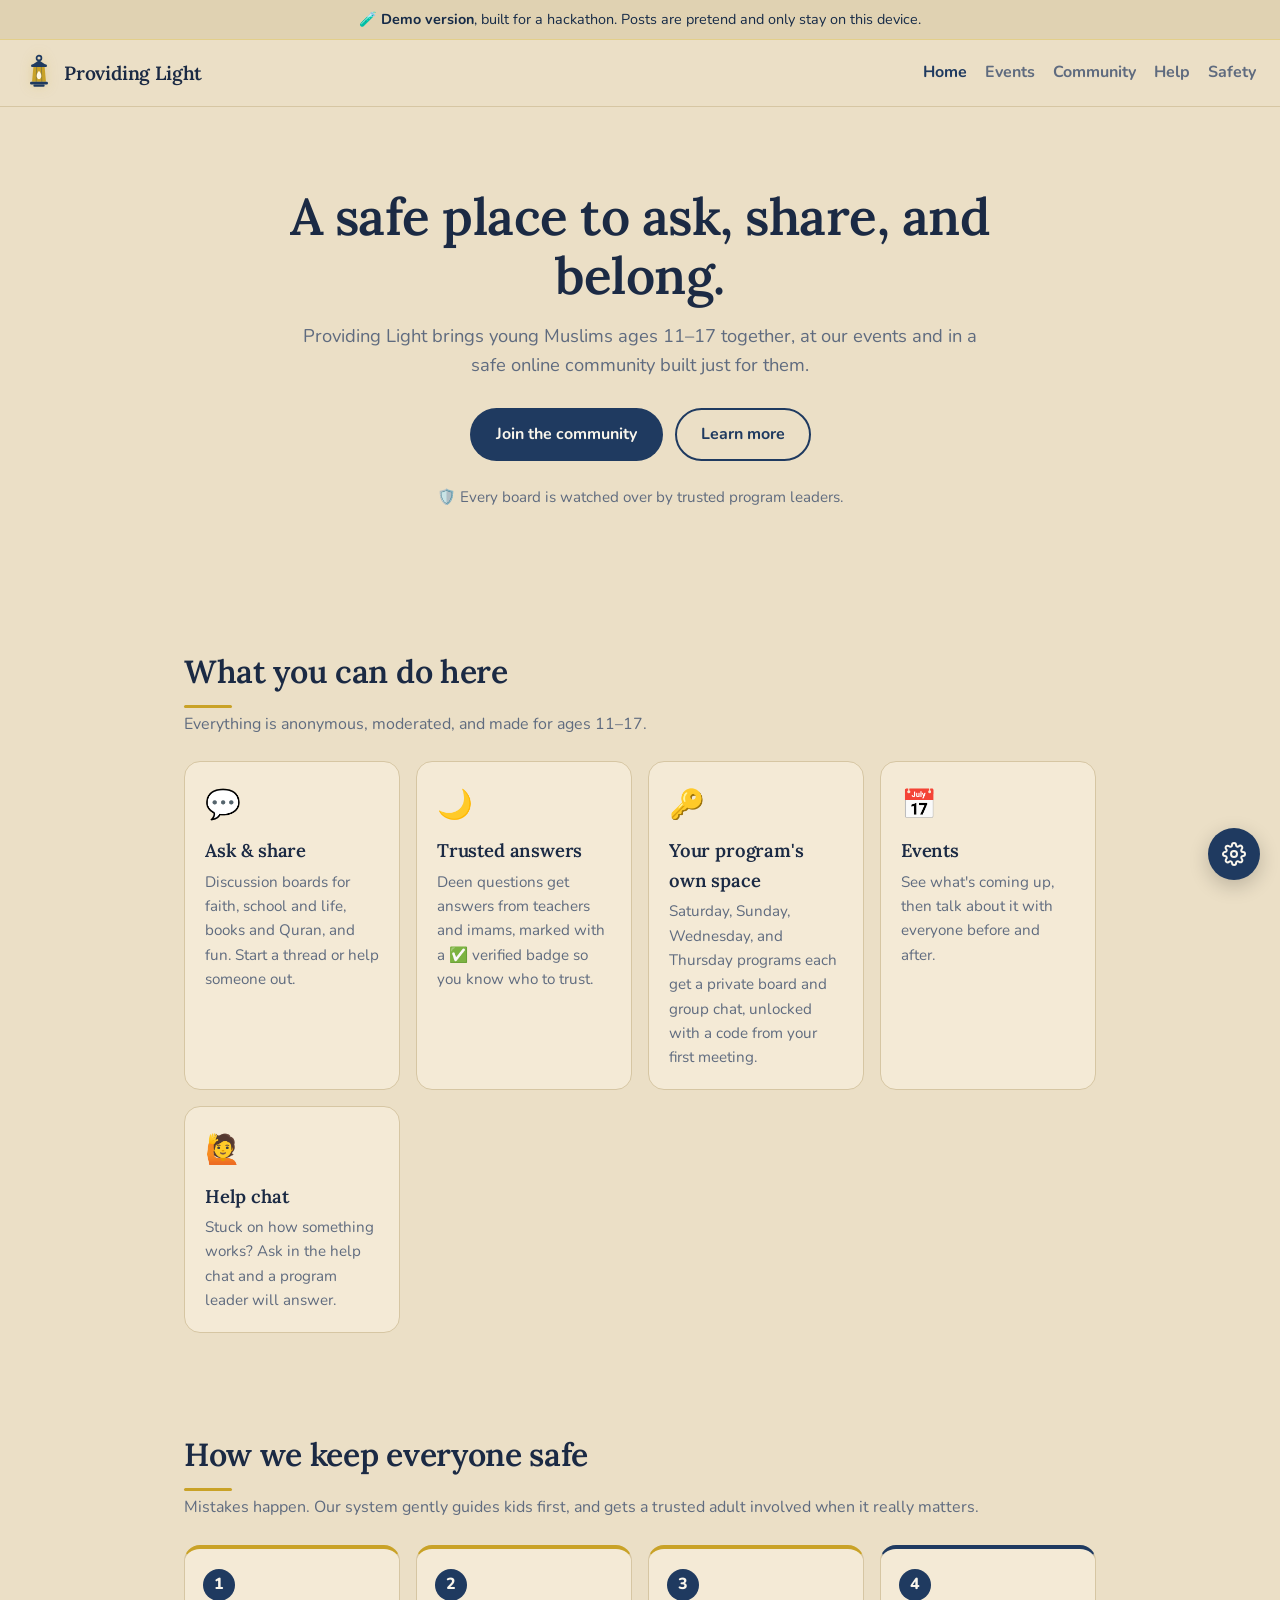
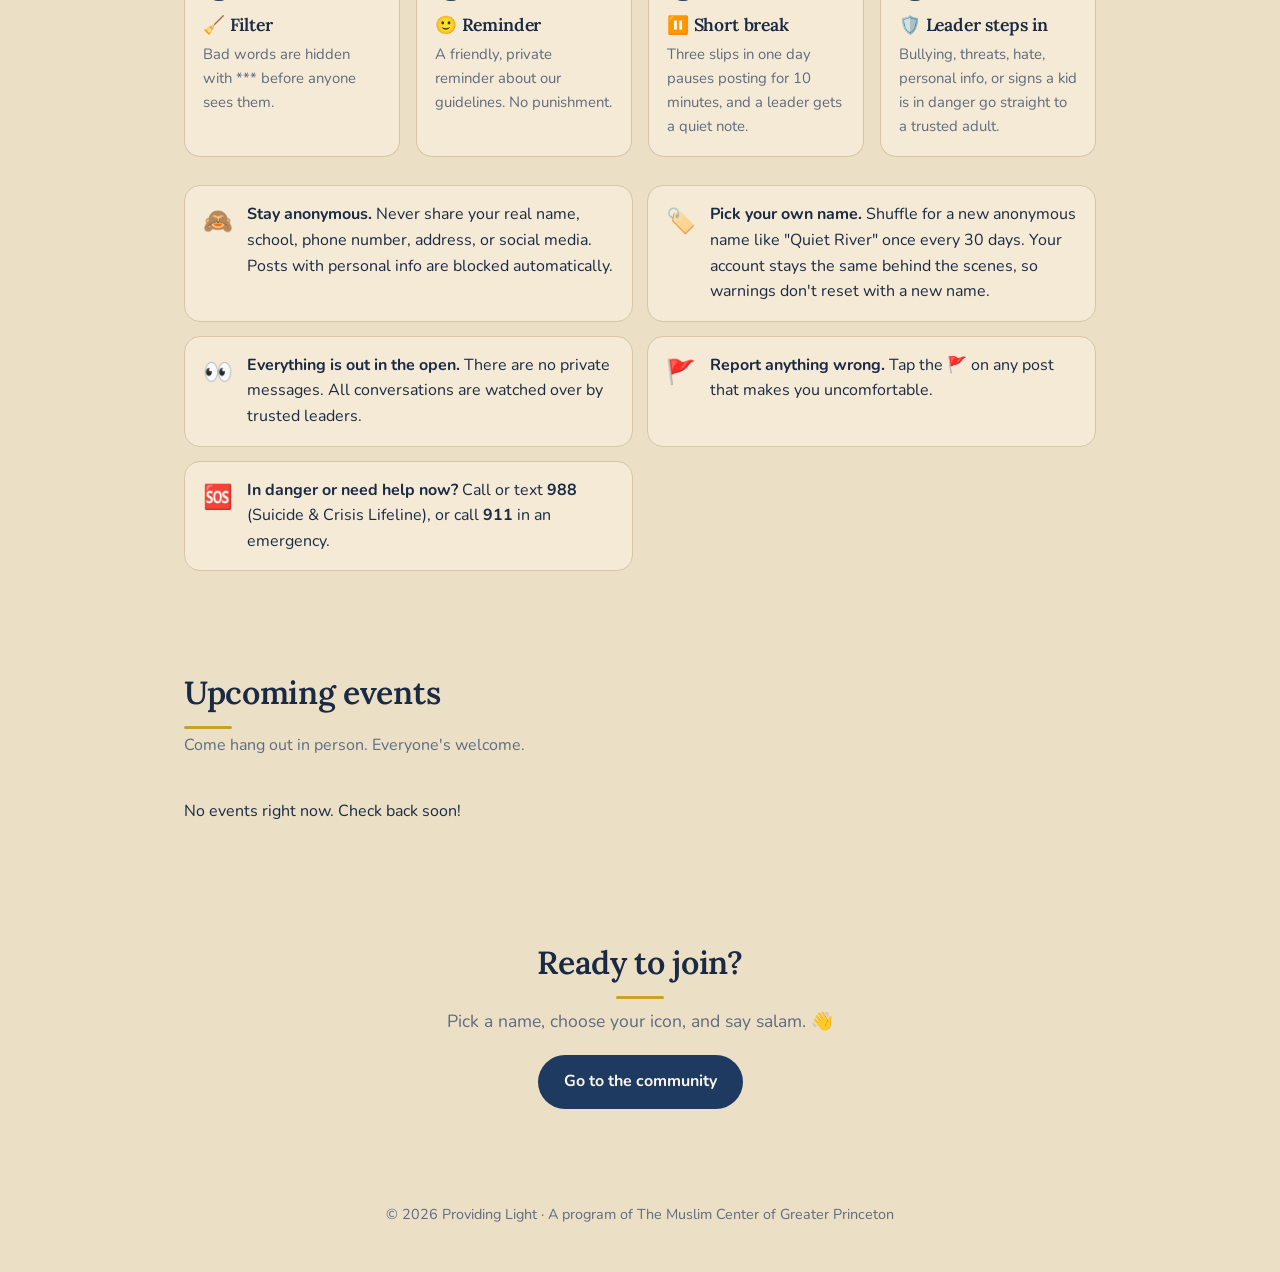
==== commit 0e155748: "Add mosque name to the footer and unread counts on program chats Co-Authored-By: Claude Opus 5.5 <no" ====
--- a/index.html
+++ b/index.html
@@ -129,7 +129,7 @@
   </main>
 
   <footer class="site-footer">
-    <p>© 2026 Providing Light</p>
+    <p>© 2026 Providing Light · A program of The Muslim Center of Greater Princeton</p>
   </footer>
 
   <script src="settings.js"></script>
--- a/style.css
+++ b/style.css
@@ -826,7 +826,8 @@
   font-weight: 800;
   text-decoration: none;
 }
-.quick-link span { font-size: 0.82rem; font-weight: 600; color: var(--muted); }
+.quick-link > span:last-child { font-size: 0.82rem; font-weight: 600; color: var(--muted); }
+.program-chat-btn .count { margin-left: 4px; }
 .quick-link:hover { border-color: var(--sun); }
 .approval-note { margin: 0; font-size: 0.85rem; color: var(--muted); }
 
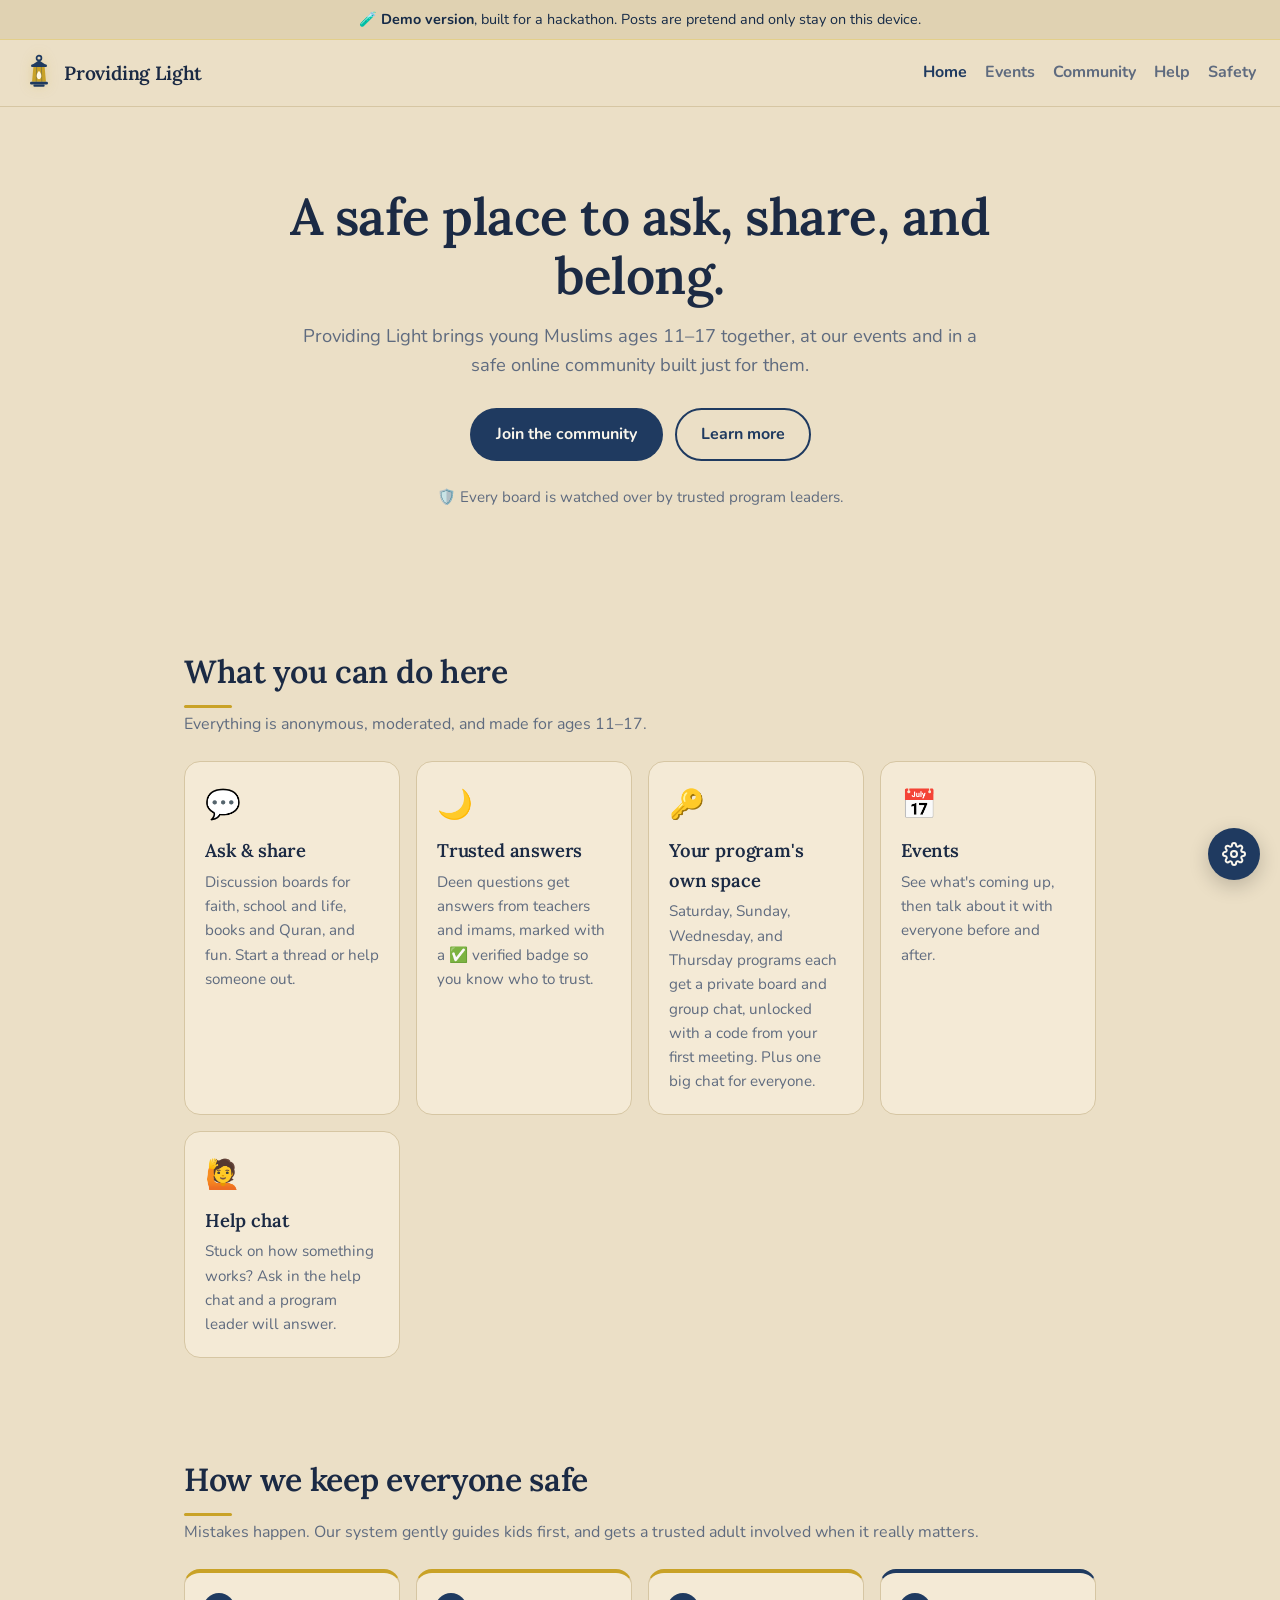
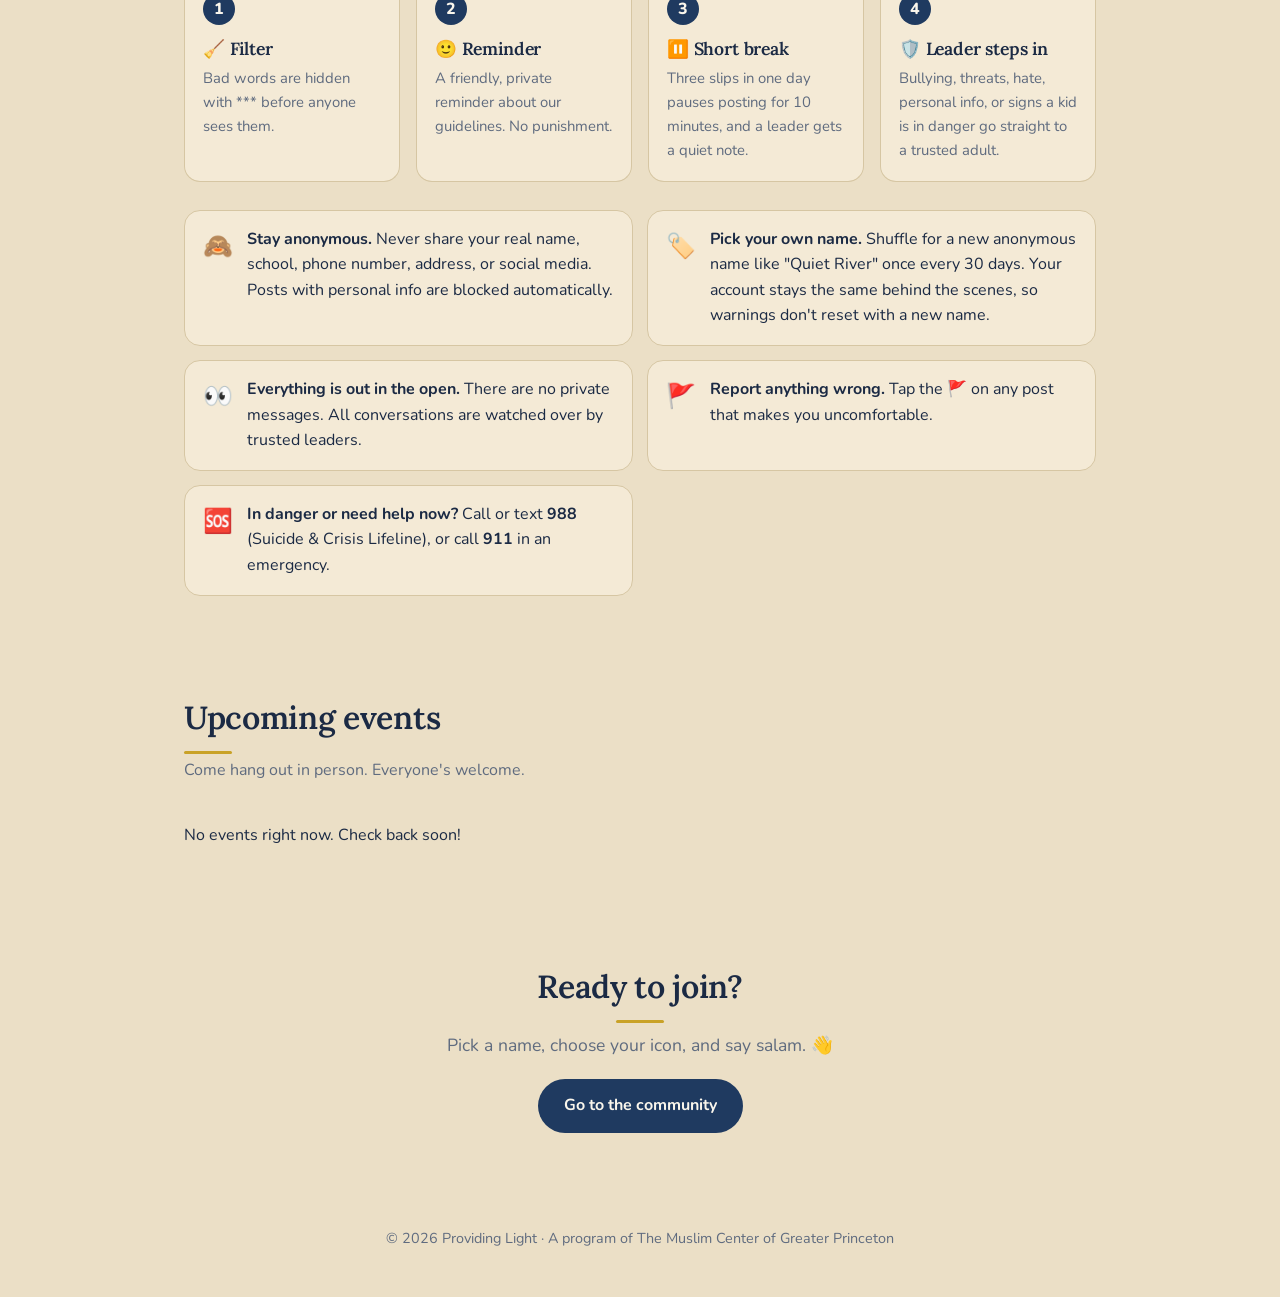
==== commit e942be0b: "Add All Programs chat and fix six reported bugs - One big chat for kids in any program, at the top o" ====
--- a/index.html
+++ b/index.html
@@ -65,7 +65,7 @@
         <div class="feature-card">
           <span class="feature-icon">🔑</span>
           <h3>Your program's own space</h3>
-          <p>Saturday, Sunday, Wednesday, and Thursday programs each get a private board and group chat, unlocked with a code from your first meeting.</p>
+          <p>Saturday, Sunday, Wednesday, and Thursday programs each get a private board and group chat, unlocked with a code from your first meeting. Plus one big chat for everyone.</p>
         </div>
         <div class="feature-card">
           <span class="feature-icon">📅</span>
--- a/style.css
+++ b/style.css
@@ -829,6 +829,25 @@
 .quick-link > span:last-child { font-size: 0.82rem; font-weight: 600; color: var(--muted); }
 .program-chat-btn .count { margin-left: 4px; }
 .quick-link:hover { border-color: var(--sun); }
+.big-chat-card {
+  display: flex;
+  align-items: center;
+  gap: 16px;
+  margin-bottom: 14px;
+  padding: 18px 22px;
+  border: 2px solid var(--primary);
+  border-radius: var(--radius);
+  background: var(--card);
+  color: var(--text);
+  text-decoration: none;
+  transition: transform 0.15s;
+}
+.big-chat-card:hover { transform: translateY(-2px); }
+.big-chat-text { flex: 1; display: flex; flex-direction: column; }
+.big-chat-text strong { font-family: "Lora", Georgia, serif; font-size: 1.25rem; font-weight: 600; }
+.big-chat-text > span { color: var(--muted); font-size: 0.93rem; }
+.big-chat-card .weekly-cta { color: var(--primary); }
+.chat-program { font-size: 0.75rem; font-weight: 700; color: var(--muted); }
 .approval-note { margin: 0; font-size: 0.85rem; color: var(--muted); }
 
 /* Join your program */
